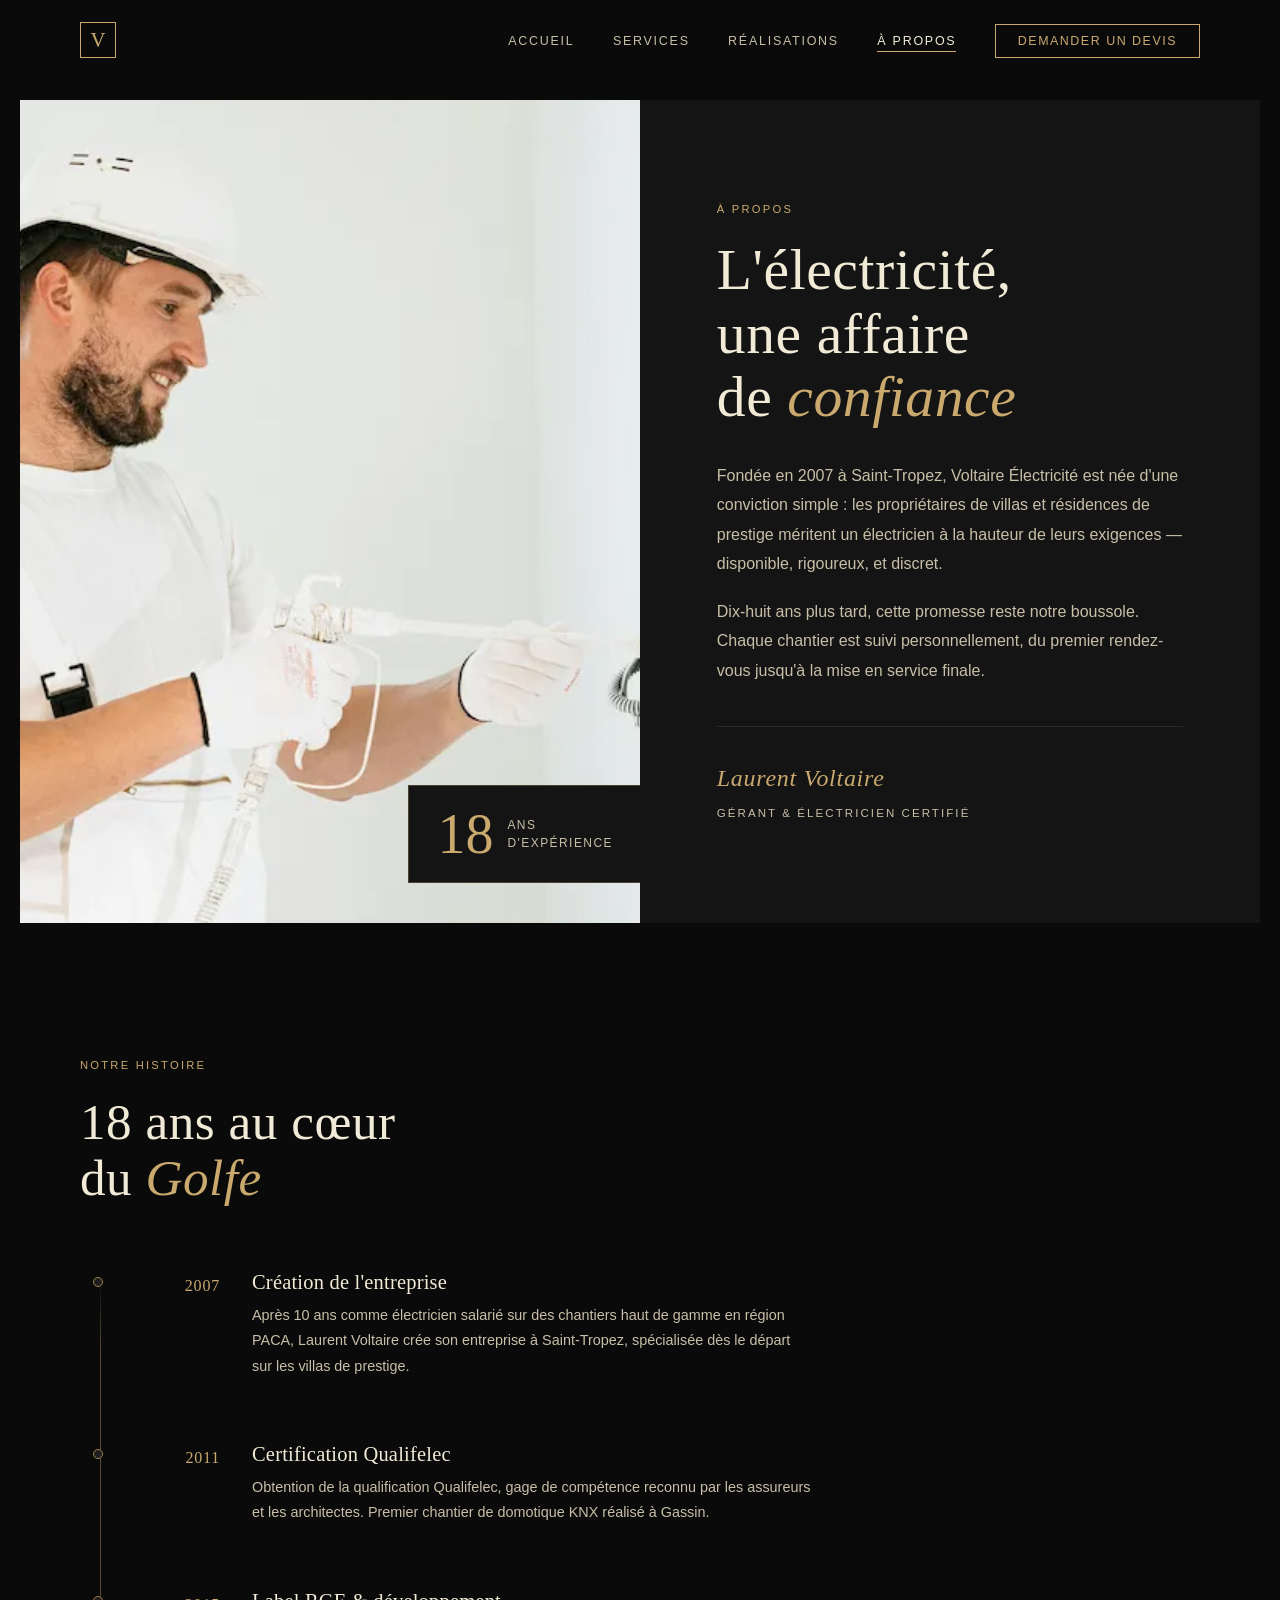
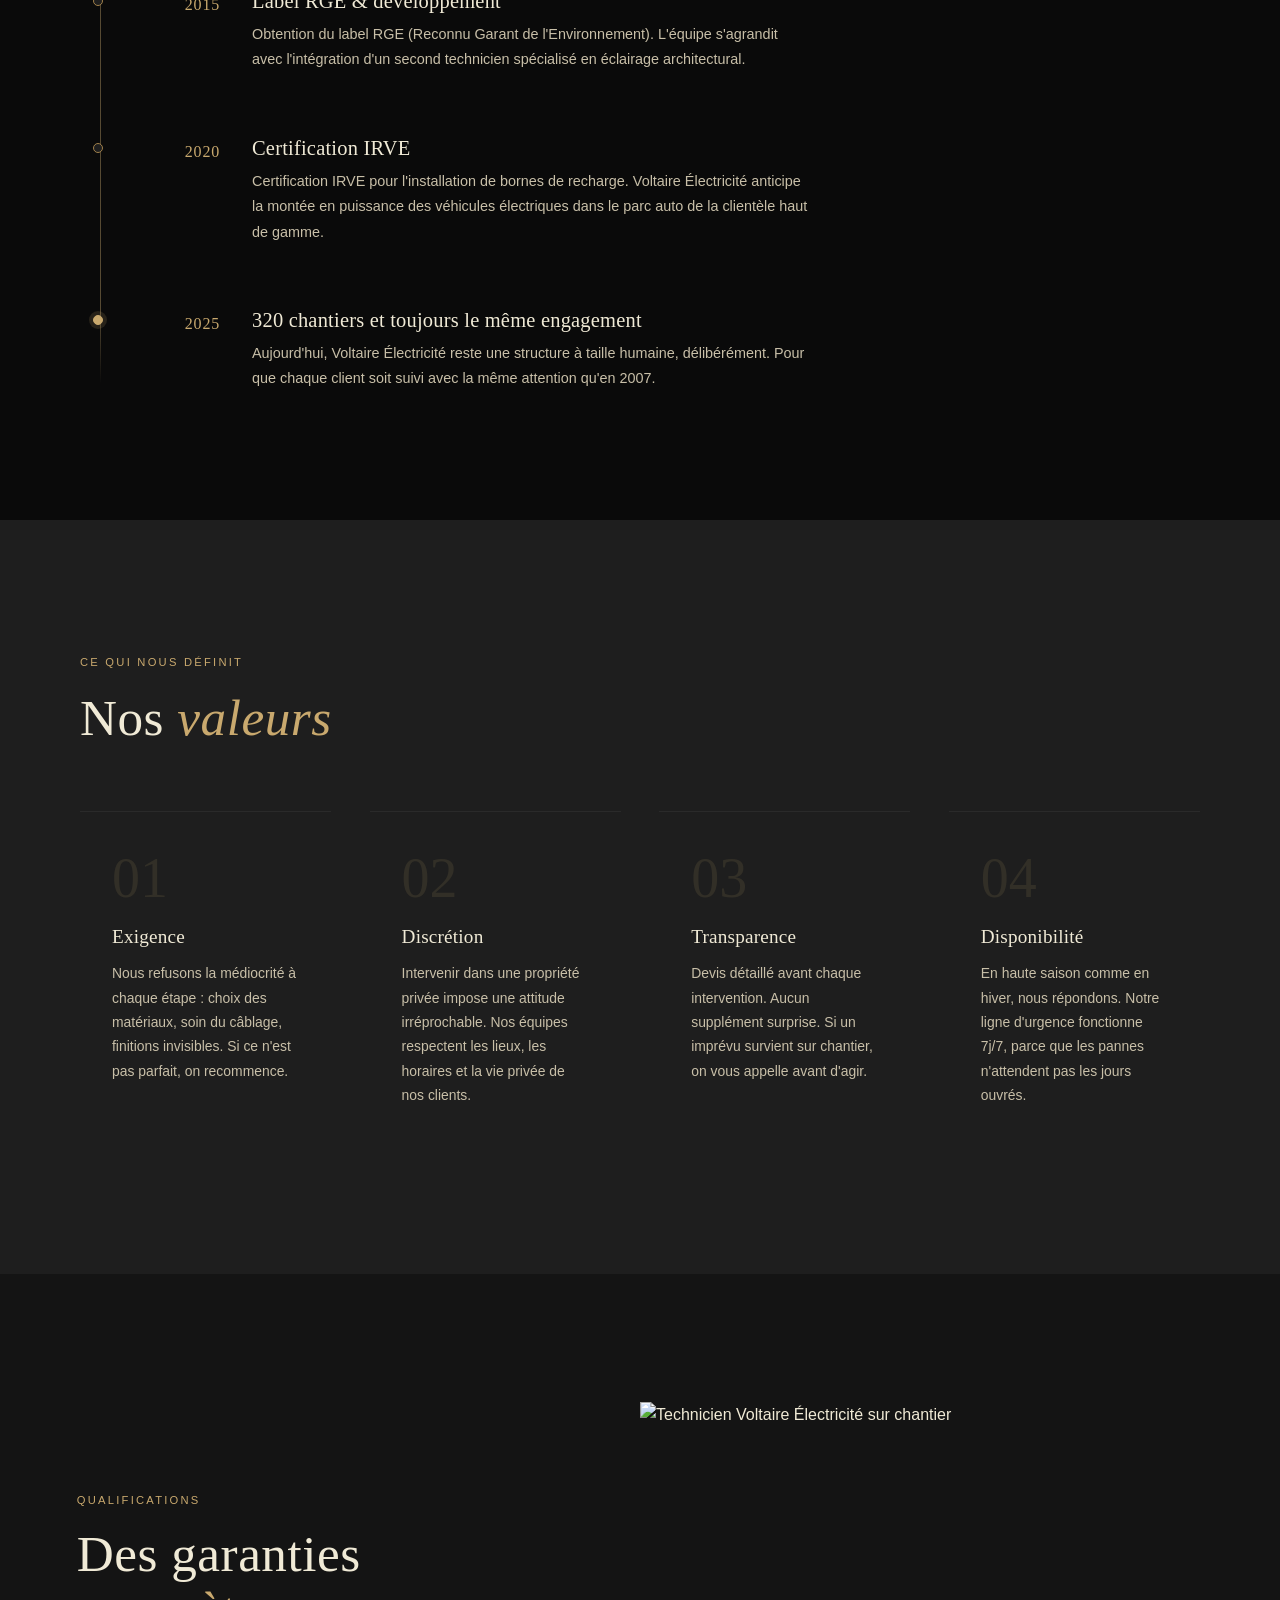
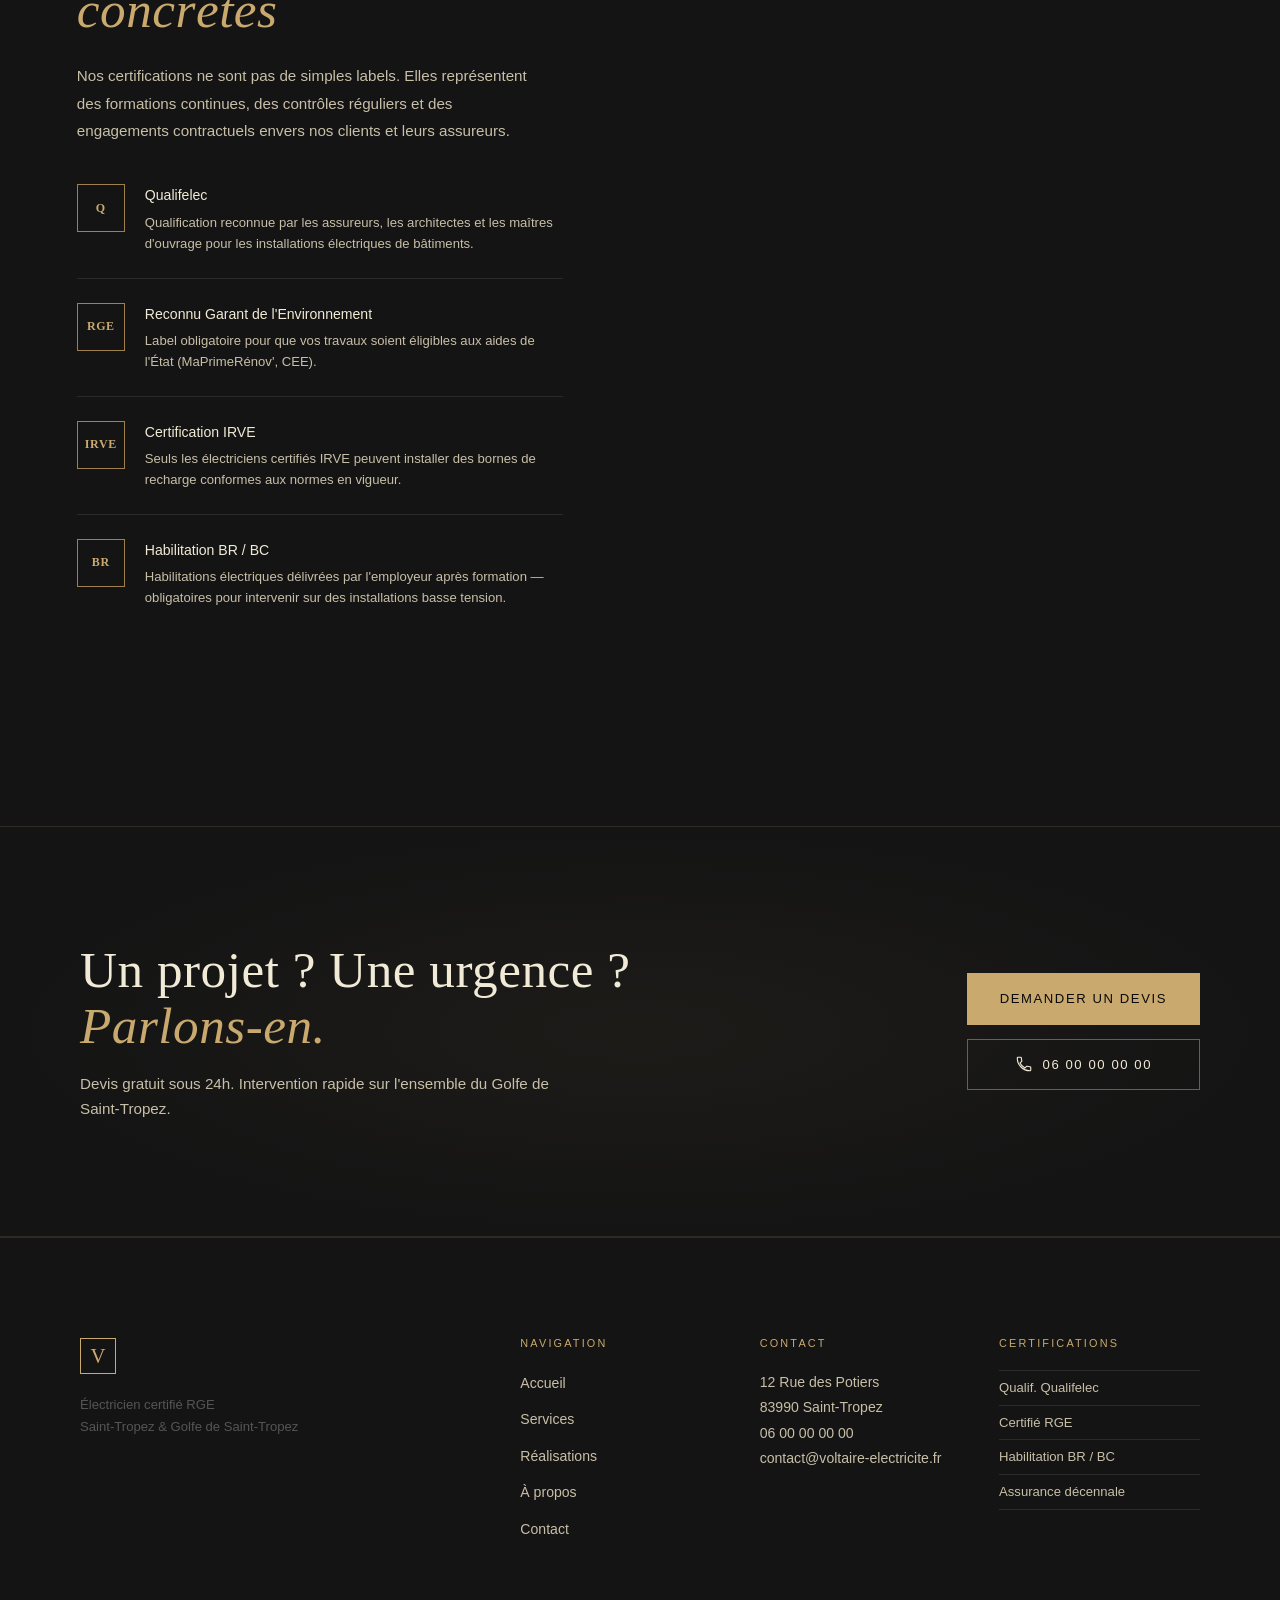
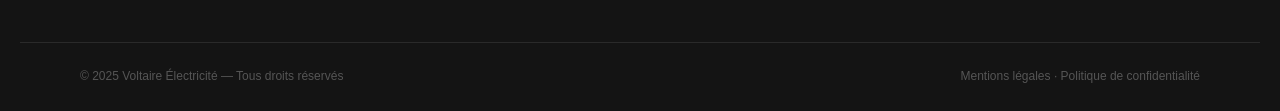
==== about.html @ c084c09b "Premier commit - site Voltaire Electricité" ====
<!DOCTYPE html>
<html lang="fr">

<head>
    <meta charset="UTF-8" />
    <meta name="viewport" content="width=device-width, initial-scale=1.0" />
    <meta name="description"
        content="Découvrez Voltaire Électricité : 18 ans d'expérience au service des villas et propriétés de prestige dans le Golfe de Saint-Tropez. Certifié RGE, Qualifelec." />
    <title>À propos — Voltaire Électricité Saint-Tropez</title>

    <!-- Favicon -->
    <link rel="icon" type="image/x-icon" href="./favicon.ico" />
    <link rel="icon" type="image/png" sizes="32x32" href="./favicon-32.png" />
    <link rel="apple-touch-icon" sizes="180x180" href="./apple-touch-icon.png" />

    <link rel="stylesheet" href="./css/fonts.css" />
    <link rel="stylesheet" href="./css/style.css" />
    <link rel="stylesheet" href="./css/about.css" />
</head>

<body>

    <!-- ============================================================
       HEADER
  ============================================================ -->
    <header id="header">
        <div class="header-inner">
            <a href="index.html" class="logo" aria-label="Voltaire Électricité – Accueil">
                <span class="logo-mark">V</span>
            </a>
            <nav class="nav-main" aria-label="Navigation principale">
                <ul>
                    <li><a href="index.html">Accueil</a></li>
                    <li><a href="services.html">Services</a></li>
                    <li><a href="realisations.html">Réalisations</a></li>
                    <li><a href="about.html" class="active">À propos</a></li>
                    <li><a href="contact.html" class="nav-cta">Demander un devis</a></li>
                </ul>
            </nav>
            <button class="burger" aria-label="Ouvrir le menu" aria-expanded="false">
                <span></span><span></span><span></span>
            </button>
        </div>
    </header>

    <!-- ============================================================
       HERO — Portrait + accroche
  ============================================================ -->
    <section id="about-hero">
        <div class="about-hero-inner">

            <div class="about-hero-visual" data-anim="fade-right">
                <!-- Photo portrait du gérant, ou photo d'équipe sur chantier -->
                <img src="image/portrait-electricien.webp" alt="Laurent Voltaire, gérant Voltaire Électricité"
                    loading="eager" />
                <div class="about-hero-exp">
                    <strong class="exp-nb">18</strong>
                    <span>ans<br />d'expérience</span>
                </div>
            </div>

            <div class="about-hero-content" data-anim="fade-left">
                <span class="section-label">À propos</span>
                <h1>
                    L'électricité,<br />une affaire<br />de <em>confiance</em>
                </h1>
                <p class="about-intro">
                    Fondée en 2007 à Saint-Tropez, Voltaire Électricité est née d'une conviction simple :
                    les propriétaires de villas et résidences de prestige méritent un électricien
                    à la hauteur de leurs exigences — disponible, rigoureux, et discret.
                </p>
                <p class="about-intro">
                    Dix-huit ans plus tard, cette promesse reste notre boussole.
                    Chaque chantier est suivi personnellement, du premier rendez-vous
                    jusqu'à la mise en service finale.
                </p>
                <div class="about-hero-sig">
                    <!-- Signature manuscrite optionnelle : remplace par une image -->
                    <span class="sig-name">Laurent Voltaire</span>
                    <span class="sig-title">Gérant & électricien certifié</span>
                </div>
            </div>

        </div>
    </section>

    <!-- ============================================================
       LIGNE DE TEMPS / HISTOIRE
  ============================================================ -->
    <section id="histoire" aria-labelledby="histoire-title">
        <div class="container">

            <div class="section-header" data-anim="fade-up">
                <span class="section-label">Notre histoire</span>
                <h2 id="histoire-title">18 ans au cœur<br />du <em>Golfe</em></h2>
            </div>

            <ol class="timeline">
                <li class="tl-item" data-anim="fade-up">
                    <div class="tl-date">2007</div>
                    <div class="tl-dot" aria-hidden="true"></div>
                    <div class="tl-content">
                        <h3>Création de l'entreprise</h3>
                        <p>Après 10 ans comme électricien salarié sur des chantiers haut de gamme en région PACA,
                            Laurent Voltaire crée son entreprise à Saint-Tropez, spécialisée dès le départ sur les
                            villas de prestige.</p>
                    </div>
                </li>
                <li class="tl-item" data-anim="fade-up" data-delay="1">
                    <div class="tl-date">2011</div>
                    <div class="tl-dot" aria-hidden="true"></div>
                    <div class="tl-content">
                        <h3>Certification Qualifelec</h3>
                        <p>Obtention de la qualification Qualifelec, gage de compétence reconnu par les assureurs et les
                            architectes. Premier chantier de domotique KNX réalisé à Gassin.</p>
                    </div>
                </li>
                <li class="tl-item" data-anim="fade-up" data-delay="2">
                    <div class="tl-date">2015</div>
                    <div class="tl-dot" aria-hidden="true"></div>
                    <div class="tl-content">
                        <h3>Label RGE & développement</h3>
                        <p>Obtention du label RGE (Reconnu Garant de l'Environnement). L'équipe s'agrandit avec
                            l'intégration d'un second technicien spécialisé en éclairage architectural.</p>
                    </div>
                </li>
                <li class="tl-item" data-anim="fade-up" data-delay="3">
                    <div class="tl-date">2020</div>
                    <div class="tl-dot" aria-hidden="true"></div>
                    <div class="tl-content">
                        <h3>Certification IRVE</h3>
                        <p>Certification IRVE pour l'installation de bornes de recharge. Voltaire Électricité anticipe
                            la montée en puissance des véhicules électriques dans le parc auto de la clientèle haut de
                            gamme.</p>
                    </div>
                </li>
                <li class="tl-item" data-anim="fade-up">
                    <div class="tl-date">2025</div>
                    <div class="tl-dot tl-dot--current" aria-hidden="true"></div>
                    <div class="tl-content">
                        <h3>320 chantiers et toujours le même engagement</h3>
                        <p>Aujourd'hui, Voltaire Électricité reste une structure à taille humaine, délibérément. Pour
                            que chaque client soit suivi avec la même attention qu'en 2007.</p>
                    </div>
                </li>
            </ol>

        </div>
    </section>

    <!-- ============================================================
       VALEURS
  ============================================================ -->
    <section id="valeurs" aria-labelledby="valeurs-title">
        <div class="container">

            <div class="section-header" data-anim="fade-up">
                <span class="section-label">Ce qui nous définit</span>
                <h2 id="valeurs-title">Nos <em>valeurs</em></h2>
            </div>

            <div class="valeurs-grid">

                <div class="valeur-card" data-anim="fade-up" data-delay="0">
                    <div class="valeur-nb" aria-hidden="true">01</div>
                    <h3>Exigence</h3>
                    <p>Nous refusons la médiocrité à chaque étape : choix des matériaux, soin du câblage, finitions
                        invisibles. Si ce n'est pas parfait, on recommence.</p>
                </div>

                <div class="valeur-card" data-anim="fade-up" data-delay="1">
                    <div class="valeur-nb" aria-hidden="true">02</div>
                    <h3>Discrétion</h3>
                    <p>Intervenir dans une propriété privée impose une attitude irréprochable. Nos équipes respectent
                        les lieux, les horaires et la vie privée de nos clients.</p>
                </div>

                <div class="valeur-card" data-anim="fade-up" data-delay="2">
                    <div class="valeur-nb" aria-hidden="true">03</div>
                    <h3>Transparence</h3>
                    <p>Devis détaillé avant chaque intervention. Aucun supplément surprise. Si un imprévu survient sur
                        chantier, on vous appelle avant d'agir.</p>
                </div>

                <div class="valeur-card" data-anim="fade-up" data-delay="3">
                    <div class="valeur-nb" aria-hidden="true">04</div>
                    <h3>Disponibilité</h3>
                    <p>En haute saison comme en hiver, nous répondons. Notre ligne d'urgence fonctionne 7j/7, parce que
                        les pannes n'attendent pas les jours ouvrés.</p>
                </div>

            </div>
        </div>
    </section>

    <!-- ============================================================
       CERTIFICATIONS
  ============================================================ -->
    <section id="certifications" aria-labelledby="certif-title">
        <div class="certif-inner">

            <div class="certif-content" data-anim="fade-right">
                <span class="section-label">Qualifications</span>
                <h2 id="certif-title">Des garanties<br /><em>concrètes</em></h2>
                <p>
                    Nos certifications ne sont pas de simples labels. Elles représentent
                    des formations continues, des contrôles réguliers et des engagements
                    contractuels envers nos clients et leurs assureurs.
                </p>
                <ul class="certif-list">
                    <li>
                        <div class="certif-badge">Q</div>
                        <div>
                            <strong>Qualifelec</strong>
                            <span>Qualification reconnue par les assureurs, les architectes et les maîtres d'ouvrage
                                pour les installations électriques de bâtiments.</span>
                        </div>
                    </li>
                    <li>
                        <div class="certif-badge">RGE</div>
                        <div>
                            <strong>Reconnu Garant de l'Environnement</strong>
                            <span>Label obligatoire pour que vos travaux soient éligibles aux aides de l'État
                                (MaPrimeRénov', CEE).</span>
                        </div>
                    </li>
                    <li>
                        <div class="certif-badge">IRVE</div>
                        <div>
                            <strong>Certification IRVE</strong>
                            <span>Seuls les électriciens certifiés IRVE peuvent installer des bornes de recharge
                                conformes aux normes en vigueur.</span>
                        </div>
                    </li>
                    <li>
                        <div class="certif-badge">BR</div>
                        <div>
                            <strong>Habilitation BR / BC</strong>
                            <span>Habilitations électriques délivrées par l'employeur après formation — obligatoires
                                pour intervenir sur des installations basse tension.</span>
                        </div>
                    </li>
                </ul>
            </div>

            <div class="certif-visual" data-anim="fade-left">
                <!-- Photo : technicien avec équipements, chantier propre, ambiance pro -->
                <img src="./images/about-certif.webp" alt="Technicien Voltaire Électricité sur chantier"
                    loading="lazy" />
            </div>

        </div>
    </section>

    <!-- ============================================================
       CTA BAND
  ============================================================ -->
    <section id="cta-band" aria-label="Appel à l'action">
        <div class="cta-band-inner">
            <div class="cta-band-content" data-anim="fade-up">
                <h2>Un projet ? Une urgence ?<br /><em>Parlons-en.</em></h2>
                <p>Devis gratuit sous 24h. Intervention rapide sur l'ensemble du Golfe de Saint-Tropez.</p>
            </div>
            <div class="cta-band-actions" data-anim="fade-up" data-delay="1">
                <a href="contact.html" class="btn-primary">Demander un devis</a>
                <a href="tel:+33600000000" class="btn-ghost">
                    <svg viewBox="0 0 24 24" fill="none" aria-hidden="true">
                        <path
                            d="M6.6 10.8c1.4 2.8 3.8 5.1 6.6 6.6l2.2-2.2c.3-.3.7-.4 1-.2 1.1.4 2.3.6 3.6.6.6 0 1 .4 1 1V20c0 .6-.4 1-1 1-9.4 0-17-7.6-17-17 0-.6.4-1 1-1h3.5c.6 0 1 .4 1 1 0 1.3.2 2.5.6 3.6.1.3 0 .7-.2 1L6.6 10.8z"
                            stroke="currentColor" stroke-width="1.5" />
                    </svg>
                    06 00 00 00 00
                </a>
            </div>
        </div>
    </section>

    <!-- ============================================================
       FOOTER
  ============================================================ -->
    <footer id="footer">
        <div class="footer-inner">
            <div class="footer-brand">
                <a href="index.html" class="logo" aria-label="Voltaire Électricité">
                    <span class="logo-mark">V</span>
                </a>
                <p>Électricien certifié RGE<br />Saint-Tropez & Golfe de Saint-Tropez</p>
            </div>
            <nav class="footer-nav" aria-label="Navigation secondaire">
                <h3>Navigation</h3>
                <ul>
                    <li><a href="index.html">Accueil</a></li>
                    <li><a href="services.html">Services</a></li>
                    <li><a href="realisations.html">Réalisations</a></li>
                    <li><a href="about.html">À propos</a></li>
                    <li><a href="contact.html">Contact</a></li>
                </ul>
            </nav>
            <div class="footer-contact">
                <h3>Contact</h3>
                <address>
                    <p>12 Rue des Potiers<br />83990 Saint-Tropez</p>
                    <p><a href="tel:+33600000000">06 00 00 00 00</a></p>
                    <p><a href="mailto:contact@voltaire-electricite.fr">contact@voltaire-electricite.fr</a></p>
                </address>
            </div>
            <div class="footer-certifs">
                <h3>Certifications</h3>
                <ul>
                    <li>Qualif. Qualifelec</li>
                    <li>Certifié RGE</li>
                    <li>Habilitation BR / BC</li>
                    <li>Assurance décennale</li>
                </ul>
            </div>
        </div>
        <div class="footer-bottom">
            <p>© 2025 Voltaire Électricité — Tous droits réservés</p>
            <p><a href="mentions-legales.html">Mentions légales</a> · <a href="politique-confidentialite.html">Politique
                    de confidentialité</a></p>
        </div>
    </footer>

    <script src="./js/main.js"></script>

</body>

</html>
---- css/fonts.css ----
/* ============================================================
   POLICES LOCALES — Variable Fonts
   
   Fichiers à placer dans /fonts/ :
   
   Cormorant Garamond (Google Fonts → "Download all") :
     - CormorantGaramond-VariableFont_wght.ttf
     - CormorantGaramond-Italic-VariableFont_wght.ttf
   
   DM Sans (Google Fonts → "Download all") :
     - DMSans-VariableFont_opsz,wght.ttf
     - DMSans-Italic-VariableFont_opsz,wght.ttf
   
   Les variable fonts remplacent tous les fichiers séparés
   par graisse — 1 seul fichier couvre light, regular,
   semibold, bold, etc.
============================================================ */

/* --- Cormorant Garamond — Normal --------------------------- */
@font-face {
    font-family: 'Cormorant Garamond';
    src: url('../fonts/CormorantGaramond-VariableFont_wght.ttf') format('truetype');
    font-weight: 100 900;
    font-style: normal;
    font-display: swap;
}

/* --- Cormorant Garamond — Italic --------------------------- */
@font-face {
    font-family: 'Cormorant Garamond';
    src: url('../fonts/CormorantGaramond-Italic-VariableFont_wght.ttf') format('truetype');
    font-weight: 100 900;
    font-style: italic;
    font-display: swap;
}

/* --- DM Sans — Normal -------------------------------------- */
@font-face {
    font-family: 'DM Sans';
    src: url('../fonts/DMSans-VariableFont_opsz,wght.ttf') format('truetype');
    font-weight: 100 900;
    font-style: normal;
    font-display: swap;
}

/* --- DM Sans — Italic -------------------------------------- */
@font-face {
    font-family: 'DM Sans';
    src: url('../fonts/DMSans-Italic-VariableFont_opsz,wght.ttf') format('truetype');
    font-weight: 100 900;
    font-style: italic;
    font-display: swap;
}
---- css/style.css ----
/* ============================================================
   STYLE.CSS — Styles globaux Voltaire Électricité
============================================================ */

/* --- Variables ----------------------------------------------- */
:root {
    /* Couleurs */
    --noir: #0A0A0A;
    --noir-2: #141414;
    --noir-3: #1E1E1E;
    --gris: #2A2A2A;
    --gris-clair: #555555;
    --ivoire: #F0EAD6;
    --ivoire-2: #C8BFA8;
    --or: #C9A96E;
    --or-clair: #E2C99A;
    --or-sombre: #A0804A;
    --blanc: #FFFFFF;

    /* Typo */
    --font-serif: 'Cormorant Garamond', Georgia, serif;
    --font-sans: 'DM Sans', sans-serif;

    /* Espacements */
    --section-pad: clamp(80px, 10vw, 140px);
    --container: 1240px;
    --gap: clamp(24px, 3vw, 48px);

    /* Transitions */
    --ease: cubic-bezier(0.22, 0.61, 0.36, 1);
    --dur: 0.45s;
}

/* --- Reset & Base -------------------------------------------- */
*,
*::before,
*::after {
    box-sizing: border-box;
    margin: 0;
    padding: 0;
}

html {
    scroll-behavior: smooth;
    font-size: 16px;
    -webkit-text-size-adjust: 100%;
}

body {
    background-color: var(--noir);
    color: var(--ivoire);
    font-family: var(--font-sans);
    font-weight: 400;
    line-height: 1.65;
    overflow-x: hidden;
}

img {
    display: block;
    max-width: 100%;
    height: auto;
}

a {
    color: inherit;
    text-decoration: none;
}

ul,
ol {
    list-style: none;
}

address {
    font-style: normal;
}

/* --- Conteneur ----------------------------------------------- */
.container {
    width: min(100%, var(--container));
    margin-inline: auto;
    padding-inline: clamp(20px, 5vw, 60px);
}

/* --- Titres -------------------------------------------------- */
h1,
h2,
h3,
h4 {
    font-family: var(--font-serif);
    font-weight: 300;
    line-height: 1.1;
    letter-spacing: 0.01em;
}

h1 {
    font-size: clamp(3rem, 6vw, 6rem);
}

h2 {
    font-size: clamp(2.2rem, 4vw, 4rem);
}

h3 {
    font-size: clamp(1.3rem, 2vw, 1.8rem);
}

em {
    font-style: italic;
    color: var(--or);
}

/* --- Labels de section --------------------------------------- */
.section-label {
    display: inline-block;
    font-family: var(--font-sans);
    font-size: 0.7rem;
    font-weight: 500;
    letter-spacing: 0.2em;
    text-transform: uppercase;
    color: var(--or);
    margin-bottom: 1.2rem;
}

.section-header {
    margin-bottom: clamp(40px, 5vw, 72px);
}

/* --- Boutons ------------------------------------------------- */
.btn-primary,
.btn-ghost,
.btn-outline {
    display: inline-flex;
    align-items: center;
    gap: 10px;
    padding: 14px 32px;
    font-family: var(--font-sans);
    font-size: 0.82rem;
    font-weight: 500;
    letter-spacing: 0.12em;
    text-transform: uppercase;
    border: 1px solid transparent;
    transition: background var(--dur) var(--ease),
        color var(--dur) var(--ease),
        border-color var(--dur) var(--ease),
        transform 0.2s ease;
    cursor: pointer;
    white-space: nowrap;
}

.btn-primary {
    background: var(--or);
    color: var(--noir);
    border-color: var(--or);
}

.btn-primary:hover {
    background: var(--or-clair);
    border-color: var(--or-clair);
    transform: translateY(-2px);
}

.btn-ghost {
    background: transparent;
    color: var(--ivoire);
    border-color: rgba(240, 234, 214, 0.35);
}

.btn-ghost:hover {
    border-color: var(--ivoire);
    transform: translateY(-2px);
}

.btn-outline {
    background: transparent;
    color: var(--or);
    border-color: var(--or);
}

.btn-outline:hover {
    background: var(--or);
    color: var(--noir);
    transform: translateY(-2px);
}

.btn-ghost svg,
.btn-outline svg {
    width: 18px;
    height: 18px;
    flex-shrink: 0;
}

/* --- Header / Nav -------------------------------------------- */
#header {
    position: fixed;
    inset-block-start: 0;
    inset-inline: 0;
    z-index: 100;
    transition: background var(--dur) var(--ease),
        box-shadow var(--dur) var(--ease);
}

#header.scrolled {
    background: rgba(10, 10, 10, 0.96);
    backdrop-filter: blur(12px);
    box-shadow: 0 1px 0 rgba(201, 169, 110, 0.15);
}

.header-inner {
    display: flex;
    align-items: center;
    justify-content: space-between;
    width: min(100%, var(--container));
    margin-inline: auto;
    padding: 22px clamp(20px, 5vw, 60px);
    gap: 24px;
}

/* Logo */
.logo {
    display: flex;
    align-items: center;
    gap: 12px;
    flex-shrink: 0;
}

.logo-mark {
    display: grid;
    place-items: center;
    width: 36px;
    height: 36px;
    border: 1px solid var(--or);
    font-family: var(--font-serif);
    font-size: 1.3rem;
    font-weight: 300;
    color: var(--or);
    letter-spacing: 0;
    /* Remplace par ton <img src="./images/logo.svg"> quand prêt */
}

.logo-text {
    font-family: var(--font-serif);
    font-size: 1.05rem;
    font-weight: 300;
    letter-spacing: 0.05em;
    color: var(--ivoire);
}

.logo-text em {
    color: var(--or);
    font-style: italic;
}

/* Navigation */
.nav-main ul {
    display: flex;
    align-items: center;
    gap: clamp(20px, 3vw, 40px);
}

.nav-main a {
    font-size: 0.78rem;
    font-weight: 500;
    letter-spacing: 0.14em;
    text-transform: uppercase;
    color: var(--ivoire-2);
    transition: color var(--dur) var(--ease);
    position: relative;
}

.nav-main a::after {
    content: '';
    position: absolute;
    inset-block-end: -4px;
    inset-inline-start: 0;
    width: 0;
    height: 1px;
    background: var(--or);
    transition: width var(--dur) var(--ease);
}

.nav-main a:hover,
.nav-main a.active {
    color: var(--ivoire);
}

.nav-main a:hover::after,
.nav-main a.active::after {
    width: 100%;
}

.nav-main .nav-cta {
    padding: 9px 22px;
    border: 1px solid var(--or);
    color: var(--or);
    letter-spacing: 0.12em;
    transition: background var(--dur) var(--ease),
        color var(--dur) var(--ease);
}

.nav-main .nav-cta::after {
    display: none;
}

.nav-main .nav-cta:hover {
    background: var(--or);
    color: var(--noir);
}

/* Burger */
.burger {
    display: none;
    flex-direction: column;
    gap: 5px;
    background: none;
    border: none;
    cursor: pointer;
    padding: 4px;
    z-index: 101;
    /* au-dessus du menu ouvert */
    position: relative;
}

.burger span {
    display: block;
    width: 26px;
    height: 1.5px;
    background: var(--ivoire);
    transition: transform var(--dur) var(--ease),
        opacity 0.2s,
        background 0.25s;
}

/* Spans noirs quand le menu fond clair est ouvert */
.burger.open span {
    background: var(--noir);
}

/* --- Footer -------------------------------------------------- */
#footer {
    background: var(--noir-2);
    border-top: 1px solid rgba(201, 169, 110, 0.15);
}

.footer-inner {
    display: grid;
    grid-template-columns: 2fr 1fr 1fr 1fr;
    gap: var(--gap);
    width: min(100%, var(--container));
    margin-inline: auto;
    padding: clamp(60px, 8vw, 100px) clamp(20px, 5vw, 60px);
}

.footer-brand .logo {
    margin-bottom: 20px;
}

.footer-brand p {
    font-size: 0.82rem;
    color: var(--gris-clair);
    line-height: 1.7;
}

.footer-nav h3,
.footer-contact h3,
.footer-certifs h3 {
    font-family: var(--font-sans);
    font-size: 0.68rem;
    font-weight: 500;
    letter-spacing: 0.2em;
    text-transform: uppercase;
    color: var(--or);
    margin-bottom: 20px;
}

.footer-nav ul li+li {
    margin-top: 10px;
}

.footer-nav a {
    font-size: 0.88rem;
    color: var(--ivoire-2);
    transition: color 0.25s;
}

.footer-nav a:hover {
    color: var(--ivoire);
}

.footer-contact address p {
    font-size: 0.88rem;
    color: var(--ivoire-2);
    line-height: 1.8;
}

.footer-contact a {
    transition: color 0.25s;
}

.footer-contact a:hover {
    color: var(--or);
}

.footer-certifs ul li {
    font-size: 0.82rem;
    color: var(--ivoire-2);
    padding: 6px 0;
    border-bottom: 1px solid var(--gris);
}

.footer-certifs ul li:first-child {
    border-top: 1px solid var(--gris);
}

.footer-bottom {
    display: flex;
    justify-content: space-between;
    align-items: center;
    flex-wrap: wrap;
    gap: 12px;
    width: min(100%, var(--container));
    margin-inline: auto;
    padding: 24px clamp(20px, 5vw, 60px);
    border-top: 1px solid var(--gris);
    font-size: 0.75rem;
    color: var(--gris-clair);
}

.footer-bottom a {
    transition: color 0.25s;
}

.footer-bottom a:hover {
    color: var(--or);
}

/* --- Animation d'entrée (classes gérées par main.js) --------- */
[data-anim] {
    opacity: 0;
    transform: translateY(28px);
    transition: opacity 0.7s var(--ease), transform 0.7s var(--ease);
}

[data-anim="fade-right"] {
    transform: translateX(-36px);
}

[data-anim="fade-left"] {
    transform: translateX(36px);
}

[data-anim].visible {
    opacity: 1;
    transform: translate(0);
}

[data-delay="1"] {
    transition-delay: 0.1s;
}

[data-delay="2"] {
    transition-delay: 0.2s;
}

[data-delay="3"] {
    transition-delay: 0.3s;
}

/* --- CTA Band (global, toutes pages) ------------------------- */
#cta-band {
    background: var(--noir-2);
    border-top: 1px solid rgba(201, 169, 110, 0.15);
    border-bottom: 1px solid rgba(201, 169, 110, 0.15);
    padding: clamp(64px, 9vw, 120px) 0;
    position: relative;
    overflow: hidden;
}

#cta-band::before {
    content: '';
    position: absolute;
    inset: 0;
    background: radial-gradient(ellipse at center, rgba(201, 169, 110, 0.05) 0%, transparent 70%);
    pointer-events: none;
}

.cta-band-inner {
    width: min(100%, var(--container));
    margin-inline: auto;
    padding-inline: clamp(20px, 5vw, 60px);
    display: grid;
    grid-template-columns: 1fr auto;
    align-items: center;
    gap: clamp(32px, 5vw, 60px);
}

.cta-band-content h2 {
    font-size: clamp(2rem, 4vw, 3.5rem);
    line-height: 1.1;
    margin-bottom: 16px;
}

.cta-band-content p {
    font-size: 0.95rem;
    color: var(--ivoire-2);
    max-width: 480px;
}

.cta-band-actions {
    display: flex;
    flex-direction: column;
    gap: 14px;
    flex-shrink: 0;
    align-items: stretch;
}

.cta-band-actions .btn-primary,
.cta-band-actions .btn-ghost {
    justify-content: center;
    white-space: nowrap;
}

/* --- Responsive ---------------------------------------------- */
@media (max-width: 1024px) {
    .footer-inner {
        grid-template-columns: 1fr 1fr;
    }
}

@media (max-width: 768px) {
    .nav-main {
        display: none;
    }

    .burger {
        display: flex;
    }

    .nav-main.open {
        display: flex;
        flex-direction: column;
        position: fixed;
        inset: 0;
        background: var(--ivoire);
        padding: 100px 40px 40px;
        z-index: 99;
        overflow-y: auto;
    }

    .nav-main.open ul {
        flex-direction: column;
        align-items: flex-start;
        gap: 0;
        width: 100%;
    }

    .nav-main.open ul li {
        width: 100%;
        border-bottom: 1px solid rgba(10, 10, 10, 0.1);
    }

    .nav-main.open a {
        display: block;
        font-size: 1.1rem;
        font-weight: 500;
        letter-spacing: 0.12em;
        color: var(--noir) !important;
        padding: 20px 0;
    }

    .nav-main.open a::after {
        display: none;
    }

    .nav-main.open a:hover {
        color: var(--or-sombre) !important;
    }

    .nav-main.open .nav-cta {
        margin-top: 32px;
        display: inline-block;
        width: auto;
        border: 1px solid var(--noir);
        color: var(--noir) !important;
        padding: 14px 28px;
    }

    .nav-main.open .nav-cta:hover {
        background: var(--noir);
        color: var(--ivoire) !important;
    }

    /* CTA band responsive */
    .cta-band-inner {
        grid-template-columns: 1fr;
        text-align: center;
    }

    .cta-band-content p {
        max-width: 100%;
    }

    .cta-band-actions {
        flex-direction: row;
        flex-wrap: wrap;
        justify-content: center;
    }

    .footer-inner {
        grid-template-columns: 1fr;
    }

    .footer-bottom {
        flex-direction: column;
        text-align: center;
    }
}
---- css/about.css ----
/* ============================================================
   ABOUT.CSS — Styles spécifiques à la page À propos
============================================================ */

/* --- HERO --------------------------------------------------- */
#about-hero {
    padding-top: 100px;
    background: var(--noir);
    overflow: hidden;
}

.about-hero-inner {
    display: grid;
    grid-template-columns: 1fr 1fr;
    min-height: 85vh;
    width: min(100%, var(--container));
    margin-inline: auto;
    align-items: stretch;
}

/* Visuel gauche */
.about-hero-visual {
    position: relative;
    overflow: hidden;
}

.about-hero-visual img {
    width: 100%;
    height: 100%;
    object-fit: cover;
    object-position: center top;
    display: block;
}

/* Badge années d'expérience */
.about-hero-exp {
    position: absolute;
    bottom: 40px;
    right: -1px;
    background: var(--noir-2);
    border: 1px solid rgba(201, 169, 110, 0.3);
    border-right: none;
    padding: 20px 28px;
    display: flex;
    align-items: center;
    gap: 14px;
}

.exp-nb {
    font-family: var(--font-serif);
    font-size: 3.5rem;
    font-weight: 300;
    color: var(--or);
    line-height: 1;
}

.about-hero-exp span {
    font-size: 0.75rem;
    font-weight: 500;
    letter-spacing: 0.12em;
    text-transform: uppercase;
    color: var(--ivoire-2);
    line-height: 1.5;
}

/* Contenu droit */
.about-hero-content {
    padding: clamp(60px, 8vw, 100px) clamp(40px, 6vw, 80px);
    display: flex;
    flex-direction: column;
    justify-content: center;
    background: var(--noir-2);
}

.about-hero-content .section-label {
    margin-bottom: 20px;
}

.about-hero-content h1 {
    font-size: clamp(2.8rem, 4.5vw, 5rem);
    margin-bottom: 32px;
}

.about-intro {
    font-size: clamp(0.9rem, 1.3vw, 1rem);
    color: var(--ivoire-2);
    line-height: 1.85;
    max-width: 480px;
}

.about-intro+.about-intro {
    margin-top: 18px;
}

/* Signature */
.about-hero-sig {
    margin-top: 40px;
    padding-top: 32px;
    border-top: 1px solid var(--gris);
    display: flex;
    flex-direction: column;
    gap: 6px;
}

.sig-name {
    font-family: var(--font-serif);
    font-size: 1.5rem;
    font-weight: 300;
    font-style: italic;
    color: var(--or);
    letter-spacing: 0.03em;
}

.sig-title {
    font-size: 0.72rem;
    font-weight: 500;
    letter-spacing: 0.18em;
    text-transform: uppercase;
    color: var(--ivoire-2);
}

/* --- TIMELINE ---------------------------------------------- */
#histoire {
    padding: var(--section-pad) 0;
    background: var(--noir);
}

.timeline {
    position: relative;
    padding-left: 60px;
    list-style: none;
}

/* Ligne verticale centrale */
.timeline::before {
    content: '';
    position: absolute;
    left: 20px;
    top: 8px;
    bottom: 8px;
    width: 1px;
    background: linear-gradient(to bottom,
            transparent,
            rgba(201, 169, 110, 0.4) 10%,
            rgba(201, 169, 110, 0.4) 90%,
            transparent);
}

.tl-item {
    position: relative;
    display: grid;
    grid-template-columns: 80px 1fr;
    gap: 0 32px;
    padding-bottom: clamp(40px, 5vw, 64px);
    align-items: start;
}

.tl-item:last-child {
    padding-bottom: 0;
}

/* Année */
.tl-date {
    font-family: var(--font-serif);
    font-size: 1rem;
    font-weight: 300;
    color: var(--or);
    letter-spacing: 0.05em;
    padding-top: 2px;
    text-align: right;
}

/* Point sur la ligne */
.tl-dot {
    position: absolute;
    left: -47px;
    /* aligné sur la ligne ::before */
    top: 6px;
    width: 10px;
    height: 10px;
    border-radius: 50%;
    background: var(--noir-3);
    border: 1.5px solid var(--or-sombre);
    transition: border-color 0.3s, background 0.3s;
}

.tl-dot--current {
    background: var(--or);
    border-color: var(--or);
    box-shadow: 0 0 0 4px rgba(201, 169, 110, 0.15);
}

.tl-item:hover .tl-dot {
    background: var(--or);
    border-color: var(--or);
}

/* Contenu */
.tl-content h3 {
    font-size: clamp(1.1rem, 1.6vw, 1.4rem);
    color: var(--ivoire);
    margin-bottom: 10px;
}

.tl-content p {
    font-size: 0.9rem;
    color: var(--ivoire-2);
    line-height: 1.75;
    max-width: 560px;
}

/* --- VALEURS ----------------------------------------------- */
#valeurs {
    padding: var(--section-pad) 0;
    background: var(--noir-3);
}

.valeurs-grid {
    display: grid;
    grid-template-columns: repeat(4, 1fr);
    gap: var(--gap);
}

.valeur-card {
    padding: clamp(28px, 3vw, 40px) clamp(20px, 2.5vw, 32px);
    border-top: 1px solid var(--gris);
    position: relative;
    transition: border-color 0.35s;
}

.valeur-card::before {
    content: '';
    position: absolute;
    top: -1px;
    left: 0;
    width: 0;
    height: 1px;
    background: var(--or);
    transition: width 0.5s var(--ease);
}

.valeur-card:hover {
    border-color: transparent;
}

.valeur-card:hover::before {
    width: 100%;
}

.valeur-nb {
    font-family: var(--font-serif);
    font-size: 3.5rem;
    font-weight: 300;
    color: rgba(201, 169, 110, 0.12);
    line-height: 1;
    margin-bottom: 20px;
    transition: color 0.35s;
}

.valeur-card:hover .valeur-nb {
    color: rgba(201, 169, 110, 0.25);
}

.valeur-card h3 {
    font-size: clamp(1.1rem, 1.5vw, 1.4rem);
    color: var(--ivoire);
    margin-bottom: 14px;
}

.valeur-card p {
    font-size: 0.87rem;
    color: var(--ivoire-2);
    line-height: 1.75;
}

/* --- CERTIFICATIONS ---------------------------------------- */
#certifications {
    padding: var(--section-pad) 0;
    background: var(--noir-2);
    overflow: hidden;
}

.certif-inner {
    display: grid;
    grid-template-columns: 1fr 1fr;
    min-height: 600px;
}

.certif-content {
    padding: clamp(48px, 7vw, 96px) clamp(40px, 6vw, 80px);
    display: flex;
    flex-direction: column;
    justify-content: center;
    width: min(100%, calc(var(--container) / 2 + clamp(20px, 5vw, 60px)));
    margin-left: auto;
}

.certif-content .section-label {
    margin-bottom: 16px;
}

.certif-content h2 {
    margin-bottom: 24px;
}

.certif-content>p {
    font-size: 0.95rem;
    color: var(--ivoire-2);
    line-height: 1.8;
    margin-bottom: 40px;
    max-width: 460px;
}

/* Liste certifications */
.certif-list {
    display: flex;
    flex-direction: column;
    gap: 24px;
}

.certif-list li {
    display: flex;
    align-items: flex-start;
    gap: 20px;
    padding-bottom: 24px;
    border-bottom: 1px solid var(--gris);
}

.certif-list li:last-child {
    border-bottom: none;
    padding-bottom: 0;
}

.certif-badge {
    flex-shrink: 0;
    width: 48px;
    height: 48px;
    border: 1px solid var(--or-sombre);
    display: grid;
    place-items: center;
    font-family: var(--font-serif);
    font-size: 0.75rem;
    font-weight: 600;
    color: var(--or);
    letter-spacing: 0.05em;
}

.certif-list li>div:last-child {
    display: flex;
    flex-direction: column;
    gap: 4px;
}

.certif-list strong {
    font-family: var(--font-sans);
    font-size: 0.88rem;
    font-weight: 500;
    color: var(--ivoire);
}

.certif-list span {
    font-size: 0.82rem;
    color: var(--ivoire-2);
    line-height: 1.6;
}

/* Photo droite */
.certif-visual {
    position: relative;
    overflow: hidden;
}

.certif-visual img {
    width: 100%;
    height: 100%;
    object-fit: cover;
    transition: transform 0.9s var(--ease);
}

.certif-visual:hover img {
    transform: scale(1.04);
}

/* --- Responsive -------------------------------------------- */
@media (max-width: 1024px) {
    .valeurs-grid {
        grid-template-columns: repeat(2, 1fr);
    }
}

@media (max-width: 900px) {
    .about-hero-inner {
        grid-template-columns: 1fr;
    }

    .about-hero-visual {
        height: 55vw;
        min-height: 300px;
    }

    .about-hero-exp {
        right: 20px;
        bottom: 20px;
        border-right: 1px solid rgba(201, 169, 110, 0.3);
    }

    .about-hero-content {
        padding: clamp(40px, 6vw, 60px) clamp(20px, 5vw, 40px);
    }

    .certif-inner {
        grid-template-columns: 1fr;
    }

    .certif-visual {
        height: 360px;
        order: -1;
    }

    .certif-content {
        margin-left: 0;
        width: 100%;
        padding: clamp(40px, 6vw, 60px) clamp(20px, 5vw, 40px);
    }

    .timeline {
        padding-left: 40px;
    }
}

@media (max-width: 640px) {
    .valeurs-grid {
        grid-template-columns: 1fr;
    }

    .tl-item {
        grid-template-columns: 56px 1fr;
        gap: 0 16px;
    }

    .tl-date {
        font-size: 0.85rem;
    }
}
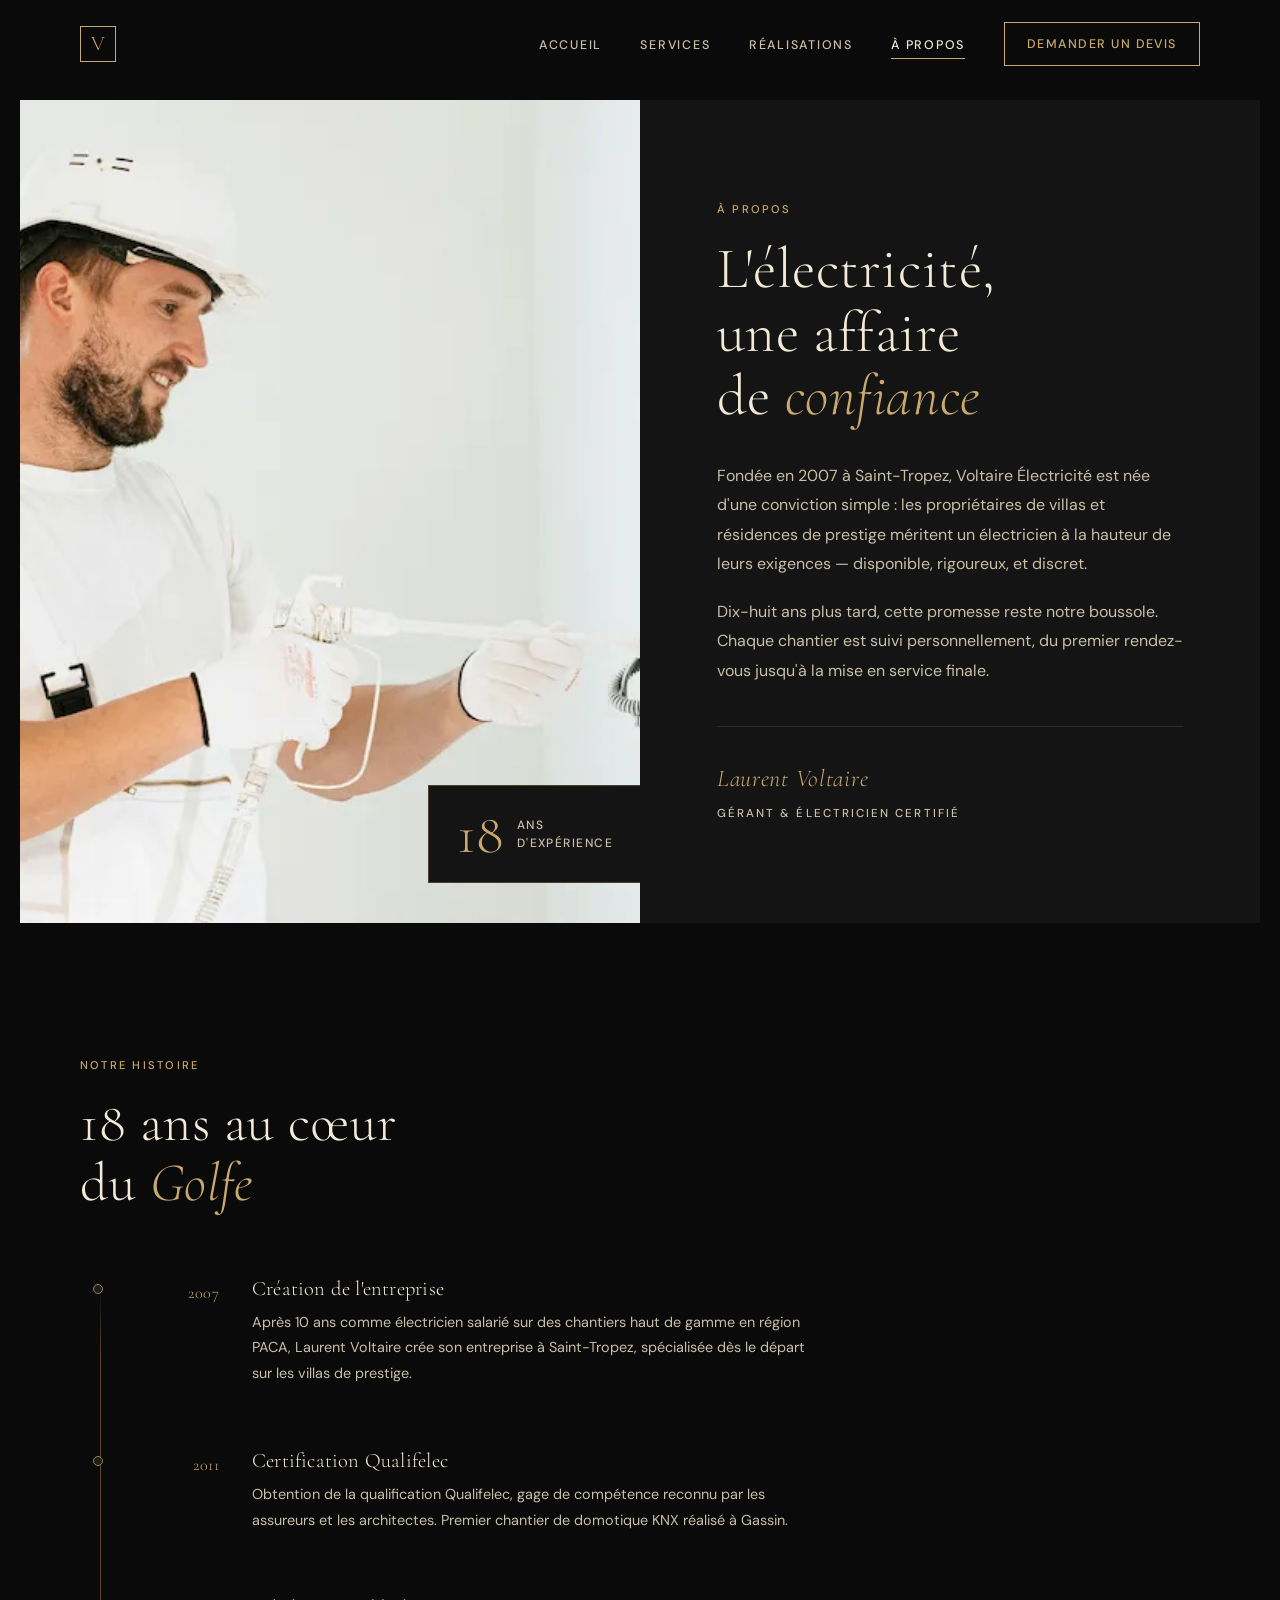
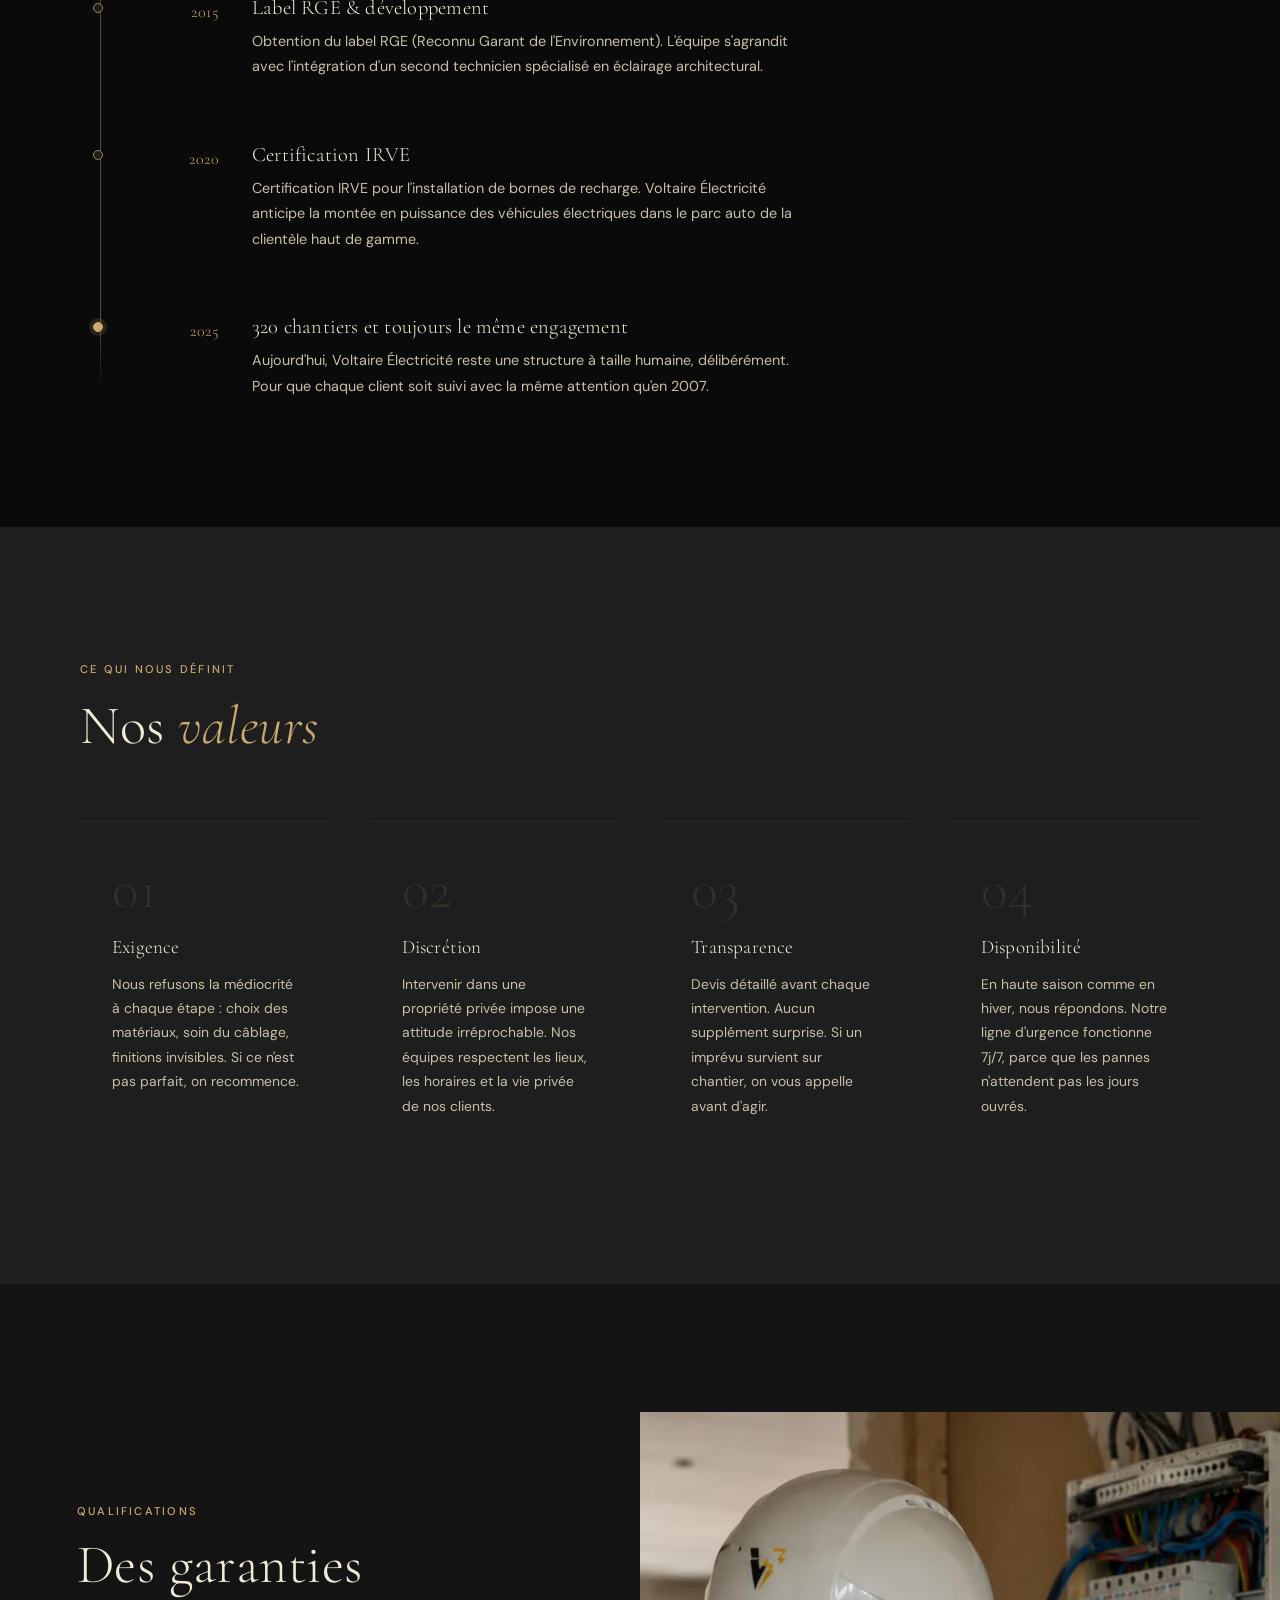
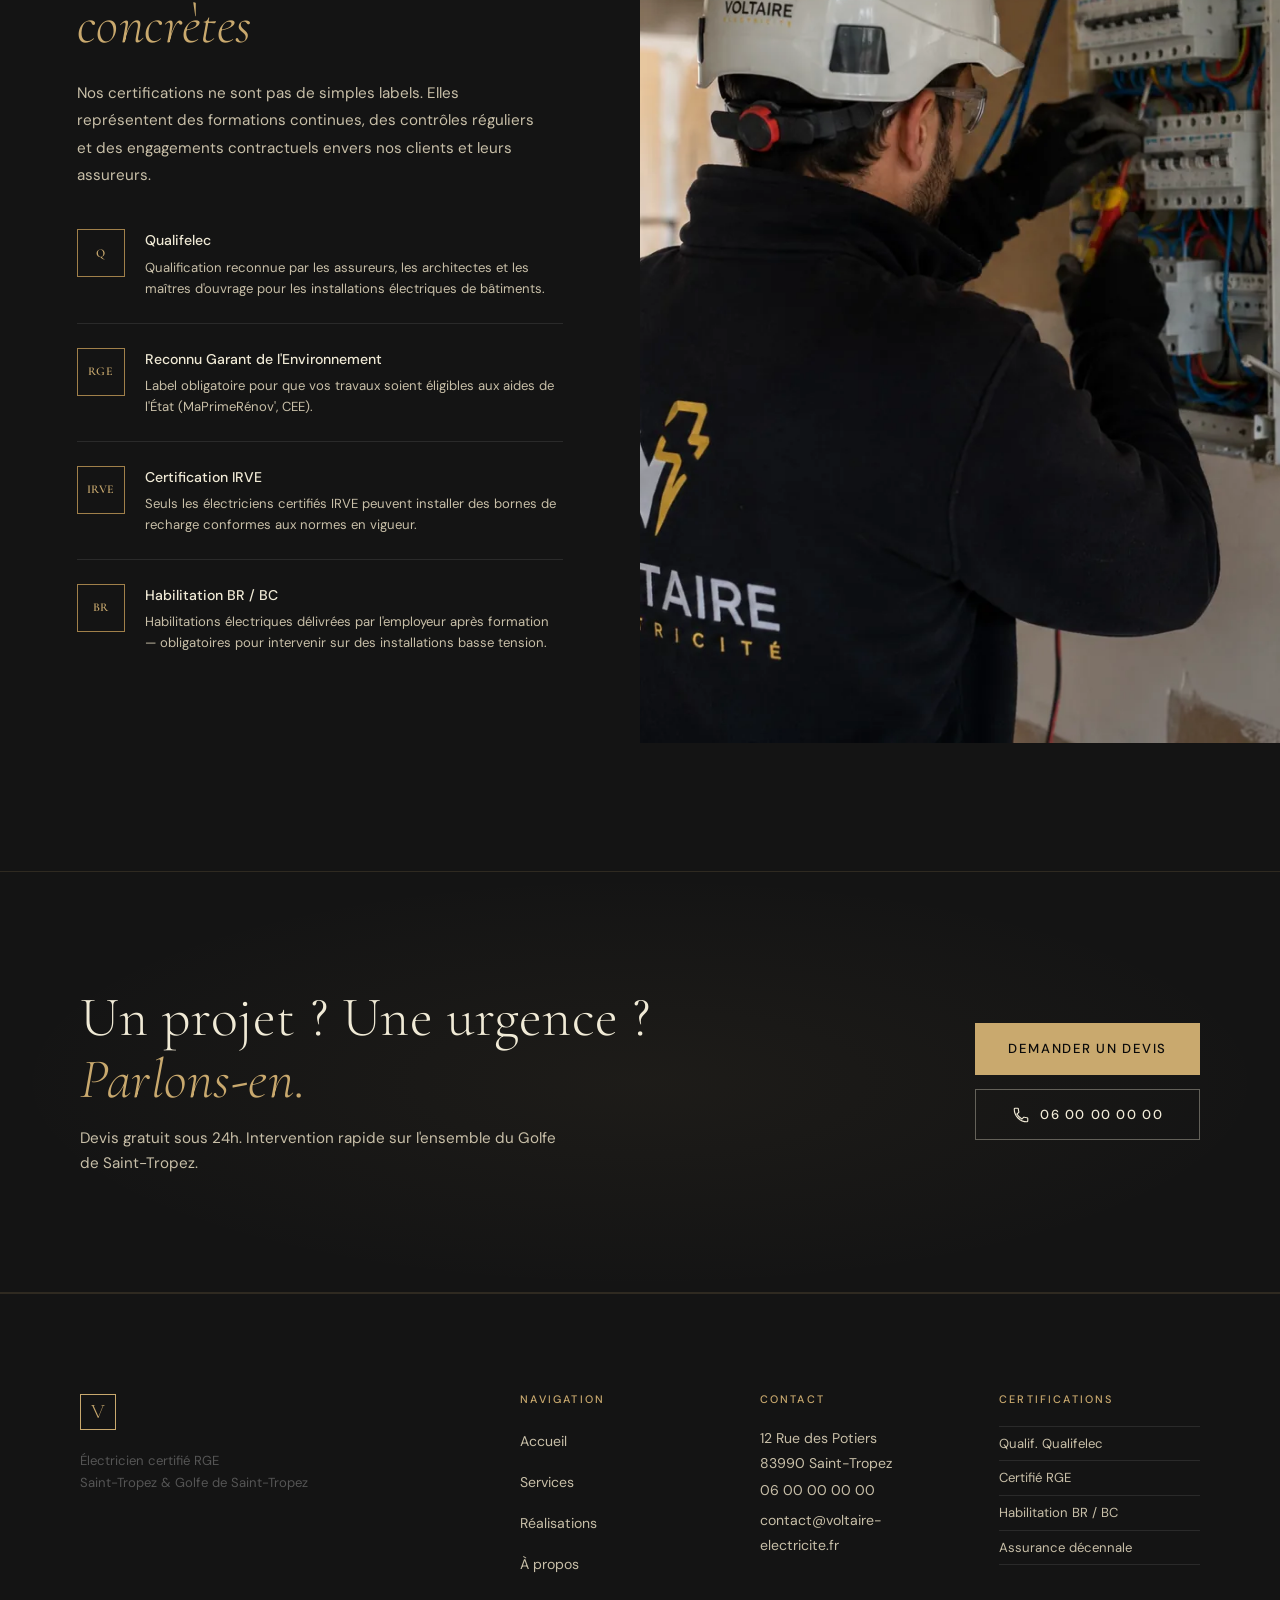
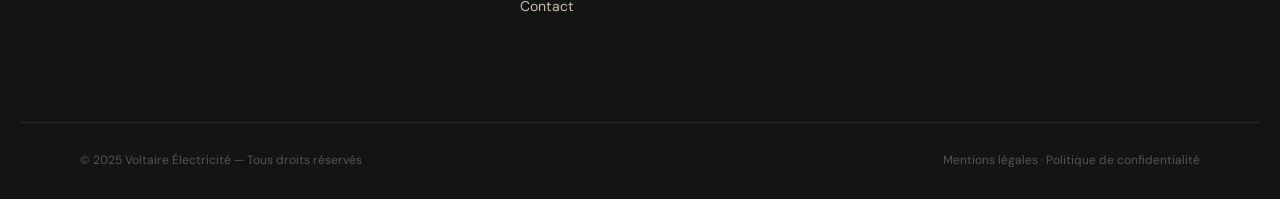
==== commit 62552c87: "Fix responsive complet : burger mobile, ancres, timeline, hero paddings, images" ====
--- a/about.html
+++ b/about.html
@@ -21,7 +21,7 @@
 <body>
 
     <!-- ============================================================
-       HEADER
+       HEADER — reste HORS de .page-wrapper
   ============================================================ -->
     <header id="header">
         <div class="header-inner">
@@ -37,291 +37,307 @@
                     <li><a href="contact.html" class="nav-cta">Demander un devis</a></li>
                 </ul>
             </nav>
-            <button class="burger" aria-label="Ouvrir le menu" aria-expanded="false">
+            <button class="burger" type="button" aria-label="Ouvrir le menu" aria-expanded="false"
+                aria-controls="mobileNav">
                 <span></span><span></span><span></span>
             </button>
         </div>
     </header>
 
     <!-- ============================================================
-       HERO — Portrait + accroche
+       PANNEAU NAVIGATION MOBILE — élément fixed indépendant du header
   ============================================================ -->
-    <section id="about-hero">
-        <div class="about-hero-inner">
-
-            <div class="about-hero-visual" data-anim="fade-right">
-                <!-- Photo portrait du gérant, ou photo d'équipe sur chantier -->
-                <img src="image/portrait-electricien.webp" alt="Laurent Voltaire, gérant Voltaire Électricité"
-                    loading="eager" />
-                <div class="about-hero-exp">
-                    <strong class="exp-nb">18</strong>
-                    <span>ans<br />d'expérience</span>
-                </div>
-            </div>
-
-            <div class="about-hero-content" data-anim="fade-left">
-                <span class="section-label">À propos</span>
-                <h1>
-                    L'électricité,<br />une affaire<br />de <em>confiance</em>
-                </h1>
-                <p class="about-intro">
-                    Fondée en 2007 à Saint-Tropez, Voltaire Électricité est née d'une conviction simple :
-                    les propriétaires de villas et résidences de prestige méritent un électricien
-                    à la hauteur de leurs exigences — disponible, rigoureux, et discret.
-                </p>
-                <p class="about-intro">
-                    Dix-huit ans plus tard, cette promesse reste notre boussole.
-                    Chaque chantier est suivi personnellement, du premier rendez-vous
-                    jusqu'à la mise en service finale.
-                </p>
-                <div class="about-hero-sig">
-                    <!-- Signature manuscrite optionnelle : remplace par une image -->
-                    <span class="sig-name">Laurent Voltaire</span>
-                    <span class="sig-title">Gérant & électricien certifié</span>
-                </div>
-            </div>
-
-        </div>
-    </section>
+    <div class="mobile-nav" id="mobileNav" aria-label="Navigation mobile">
+        <ul>
+            <li><a href="index.html">Accueil</a></li>
+            <li><a href="services.html">Services</a></li>
+            <li><a href="realisations.html">Réalisations</a></li>
+            <li><a href="about.html" class="active">À propos</a></li>
+            <li><a href="contact.html" class="nav-cta">Demander un devis</a></li>
+        </ul>
+    </div>
 
     <!-- ============================================================
-       LIGNE DE TEMPS / HISTOIRE
+       PAGE WRAPPER
   ============================================================ -->
-    <section id="histoire" aria-labelledby="histoire-title">
-        <div class="container">
-
-            <div class="section-header" data-anim="fade-up">
-                <span class="section-label">Notre histoire</span>
-                <h2 id="histoire-title">18 ans au cœur<br />du <em>Golfe</em></h2>
-            </div>
-
-            <ol class="timeline">
-                <li class="tl-item" data-anim="fade-up">
-                    <div class="tl-date">2007</div>
-                    <div class="tl-dot" aria-hidden="true"></div>
-                    <div class="tl-content">
-                        <h3>Création de l'entreprise</h3>
-                        <p>Après 10 ans comme électricien salarié sur des chantiers haut de gamme en région PACA,
-                            Laurent Voltaire crée son entreprise à Saint-Tropez, spécialisée dès le départ sur les
-                            villas de prestige.</p>
-                    </div>
-                </li>
-                <li class="tl-item" data-anim="fade-up" data-delay="1">
-                    <div class="tl-date">2011</div>
-                    <div class="tl-dot" aria-hidden="true"></div>
-                    <div class="tl-content">
-                        <h3>Certification Qualifelec</h3>
-                        <p>Obtention de la qualification Qualifelec, gage de compétence reconnu par les assureurs et les
-                            architectes. Premier chantier de domotique KNX réalisé à Gassin.</p>
-                    </div>
-                </li>
-                <li class="tl-item" data-anim="fade-up" data-delay="2">
-                    <div class="tl-date">2015</div>
-                    <div class="tl-dot" aria-hidden="true"></div>
-                    <div class="tl-content">
-                        <h3>Label RGE & développement</h3>
-                        <p>Obtention du label RGE (Reconnu Garant de l'Environnement). L'équipe s'agrandit avec
-                            l'intégration d'un second technicien spécialisé en éclairage architectural.</p>
-                    </div>
-                </li>
-                <li class="tl-item" data-anim="fade-up" data-delay="3">
-                    <div class="tl-date">2020</div>
-                    <div class="tl-dot" aria-hidden="true"></div>
-                    <div class="tl-content">
-                        <h3>Certification IRVE</h3>
-                        <p>Certification IRVE pour l'installation de bornes de recharge. Voltaire Électricité anticipe
-                            la montée en puissance des véhicules électriques dans le parc auto de la clientèle haut de
-                            gamme.</p>
-                    </div>
-                </li>
-                <li class="tl-item" data-anim="fade-up">
-                    <div class="tl-date">2025</div>
-                    <div class="tl-dot tl-dot--current" aria-hidden="true"></div>
-                    <div class="tl-content">
-                        <h3>320 chantiers et toujours le même engagement</h3>
-                        <p>Aujourd'hui, Voltaire Électricité reste une structure à taille humaine, délibérément. Pour
-                            que chaque client soit suivi avec la même attention qu'en 2007.</p>
-                    </div>
-                </li>
-            </ol>
-
-        </div>
-    </section>
-
-    <!-- ============================================================
-       VALEURS
-  ============================================================ -->
-    <section id="valeurs" aria-labelledby="valeurs-title">
-        <div class="container">
-
-            <div class="section-header" data-anim="fade-up">
-                <span class="section-label">Ce qui nous définit</span>
-                <h2 id="valeurs-title">Nos <em>valeurs</em></h2>
-            </div>
-
-            <div class="valeurs-grid">
-
-                <div class="valeur-card" data-anim="fade-up" data-delay="0">
-                    <div class="valeur-nb" aria-hidden="true">01</div>
-                    <h3>Exigence</h3>
-                    <p>Nous refusons la médiocrité à chaque étape : choix des matériaux, soin du câblage, finitions
-                        invisibles. Si ce n'est pas parfait, on recommence.</p>
-                </div>
-
-                <div class="valeur-card" data-anim="fade-up" data-delay="1">
-                    <div class="valeur-nb" aria-hidden="true">02</div>
-                    <h3>Discrétion</h3>
-                    <p>Intervenir dans une propriété privée impose une attitude irréprochable. Nos équipes respectent
-                        les lieux, les horaires et la vie privée de nos clients.</p>
-                </div>
-
-                <div class="valeur-card" data-anim="fade-up" data-delay="2">
-                    <div class="valeur-nb" aria-hidden="true">03</div>
-                    <h3>Transparence</h3>
-                    <p>Devis détaillé avant chaque intervention. Aucun supplément surprise. Si un imprévu survient sur
-                        chantier, on vous appelle avant d'agir.</p>
-                </div>
-
-                <div class="valeur-card" data-anim="fade-up" data-delay="3">
-                    <div class="valeur-nb" aria-hidden="true">04</div>
-                    <h3>Disponibilité</h3>
-                    <p>En haute saison comme en hiver, nous répondons. Notre ligne d'urgence fonctionne 7j/7, parce que
-                        les pannes n'attendent pas les jours ouvrés.</p>
-                </div>
-
-            </div>
-        </div>
-    </section>
-
-    <!-- ============================================================
-       CERTIFICATIONS
-  ============================================================ -->
-    <section id="certifications" aria-labelledby="certif-title">
-        <div class="certif-inner">
-
-            <div class="certif-content" data-anim="fade-right">
-                <span class="section-label">Qualifications</span>
-                <h2 id="certif-title">Des garanties<br /><em>concrètes</em></h2>
-                <p>
-                    Nos certifications ne sont pas de simples labels. Elles représentent
-                    des formations continues, des contrôles réguliers et des engagements
-                    contractuels envers nos clients et leurs assureurs.
-                </p>
-                <ul class="certif-list">
-                    <li>
-                        <div class="certif-badge">Q</div>
-                        <div>
-                            <strong>Qualifelec</strong>
-                            <span>Qualification reconnue par les assureurs, les architectes et les maîtres d'ouvrage
-                                pour les installations électriques de bâtiments.</span>
-                        </div>
-                    </li>
-                    <li>
-                        <div class="certif-badge">RGE</div>
-                        <div>
-                            <strong>Reconnu Garant de l'Environnement</strong>
-                            <span>Label obligatoire pour que vos travaux soient éligibles aux aides de l'État
-                                (MaPrimeRénov', CEE).</span>
-                        </div>
-                    </li>
-                    <li>
-                        <div class="certif-badge">IRVE</div>
-                        <div>
-                            <strong>Certification IRVE</strong>
-                            <span>Seuls les électriciens certifiés IRVE peuvent installer des bornes de recharge
-                                conformes aux normes en vigueur.</span>
-                        </div>
-                    </li>
-                    <li>
-                        <div class="certif-badge">BR</div>
-                        <div>
-                            <strong>Habilitation BR / BC</strong>
-                            <span>Habilitations électriques délivrées par l'employeur après formation — obligatoires
-                                pour intervenir sur des installations basse tension.</span>
-                        </div>
-                    </li>
-                </ul>
-            </div>
-
-            <div class="certif-visual" data-anim="fade-left">
-                <!-- Photo : technicien avec équipements, chantier propre, ambiance pro -->
-                <img src="./images/about-certif.webp" alt="Technicien Voltaire Électricité sur chantier"
-                    loading="lazy" />
-            </div>
-
-        </div>
-    </section>
-
-    <!-- ============================================================
-       CTA BAND
-  ============================================================ -->
-    <section id="cta-band" aria-label="Appel à l'action">
-        <div class="cta-band-inner">
-            <div class="cta-band-content" data-anim="fade-up">
-                <h2>Un projet ? Une urgence ?<br /><em>Parlons-en.</em></h2>
-                <p>Devis gratuit sous 24h. Intervention rapide sur l'ensemble du Golfe de Saint-Tropez.</p>
-            </div>
-            <div class="cta-band-actions" data-anim="fade-up" data-delay="1">
-                <a href="contact.html" class="btn-primary">Demander un devis</a>
-                <a href="tel:+33600000000" class="btn-ghost">
-                    <svg viewBox="0 0 24 24" fill="none" aria-hidden="true">
-                        <path
-                            d="M6.6 10.8c1.4 2.8 3.8 5.1 6.6 6.6l2.2-2.2c.3-.3.7-.4 1-.2 1.1.4 2.3.6 3.6.6.6 0 1 .4 1 1V20c0 .6-.4 1-1 1-9.4 0-17-7.6-17-17 0-.6.4-1 1-1h3.5c.6 0 1 .4 1 1 0 1.3.2 2.5.6 3.6.1.3 0 .7-.2 1L6.6 10.8z"
-                            stroke="currentColor" stroke-width="1.5" />
-                    </svg>
-                    06 00 00 00 00
-                </a>
-            </div>
-        </div>
-    </section>
-
-    <!-- ============================================================
-       FOOTER
-  ============================================================ -->
-    <footer id="footer">
-        <div class="footer-inner">
-            <div class="footer-brand">
-                <a href="index.html" class="logo" aria-label="Voltaire Électricité">
-                    <span class="logo-mark">V</span>
-                </a>
-                <p>Électricien certifié RGE<br />Saint-Tropez & Golfe de Saint-Tropez</p>
-            </div>
-            <nav class="footer-nav" aria-label="Navigation secondaire">
-                <h3>Navigation</h3>
-                <ul>
-                    <li><a href="index.html">Accueil</a></li>
-                    <li><a href="services.html">Services</a></li>
-                    <li><a href="realisations.html">Réalisations</a></li>
-                    <li><a href="about.html">À propos</a></li>
-                    <li><a href="contact.html">Contact</a></li>
-                </ul>
-            </nav>
-            <div class="footer-contact">
-                <h3>Contact</h3>
-                <address>
-                    <p>12 Rue des Potiers<br />83990 Saint-Tropez</p>
-                    <p><a href="tel:+33600000000">06 00 00 00 00</a></p>
-                    <p><a href="mailto:contact@voltaire-electricite.fr">contact@voltaire-electricite.fr</a></p>
-                </address>
-            </div>
-            <div class="footer-certifs">
-                <h3>Certifications</h3>
-                <ul>
-                    <li>Qualif. Qualifelec</li>
-                    <li>Certifié RGE</li>
-                    <li>Habilitation BR / BC</li>
-                    <li>Assurance décennale</li>
-                </ul>
-            </div>
-        </div>
-        <div class="footer-bottom">
-            <p>© 2025 Voltaire Électricité — Tous droits réservés</p>
-            <p><a href="mentions-legales.html">Mentions légales</a> · <a href="politique-confidentialite.html">Politique
-                    de confidentialité</a></p>
-        </div>
-    </footer>
-
-    <script src="./js/main.js"></script>
+    <div class="page-wrapper">
+
+        <!-- HERO — Portrait + accroche -->
+        <section id="about-hero">
+            <div class="about-hero-inner">
+
+                <div class="about-hero-visual" data-anim="fade-right">
+                    <img src="image/portrait-electricien.webp" alt="Laurent Voltaire, gérant Voltaire Électricité"
+                        loading="eager" />
+                    <div class="about-hero-exp">
+                        <strong class="exp-nb">18</strong>
+                        <span>ans<br />d'expérience</span>
+                    </div>
+                </div>
+
+                <div class="about-hero-content" data-anim="fade-left">
+                    <span class="section-label">À propos</span>
+                    <h1>
+                        L'électricité,<br />une affaire<br />de <em>confiance</em>
+                    </h1>
+                    <p class="about-intro">
+                        Fondée en 2007 à Saint-Tropez, Voltaire Électricité est née d'une conviction simple :
+                        les propriétaires de villas et résidences de prestige méritent un électricien
+                        à la hauteur de leurs exigences — disponible, rigoureux, et discret.
+                    </p>
+                    <p class="about-intro">
+                        Dix-huit ans plus tard, cette promesse reste notre boussole.
+                        Chaque chantier est suivi personnellement, du premier rendez-vous
+                        jusqu'à la mise en service finale.
+                    </p>
+                    <div class="about-hero-sig">
+                        <span class="sig-name">Laurent Voltaire</span>
+                        <span class="sig-title">Gérant & électricien certifié</span>
+                    </div>
+                </div>
+
+            </div>
+        </section>
+
+        <!-- LIGNE DE TEMPS / HISTOIRE -->
+        <section id="histoire" aria-labelledby="histoire-title">
+            <div class="container">
+
+                <div class="section-header" data-anim="fade-up">
+                    <span class="section-label">Notre histoire</span>
+                    <h2 id="histoire-title">18 ans au cœur<br />du <em>Golfe</em></h2>
+                </div>
+
+                <ol class="timeline">
+                    <li class="tl-item" data-anim="fade-up">
+                        <div class="tl-date">2007</div>
+                        <div class="tl-dot" aria-hidden="true"></div>
+                        <div class="tl-content">
+                            <h3>Création de l'entreprise</h3>
+                            <p>Après 10 ans comme électricien salarié sur des chantiers haut de gamme en région PACA,
+                                Laurent Voltaire crée son entreprise à Saint-Tropez, spécialisée dès le départ sur les
+                                villas de prestige.</p>
+                        </div>
+                    </li>
+                    <li class="tl-item" data-anim="fade-up" data-delay="1">
+                        <div class="tl-date">2011</div>
+                        <div class="tl-dot" aria-hidden="true"></div>
+                        <div class="tl-content">
+                            <h3>Certification Qualifelec</h3>
+                            <p>Obtention de la qualification Qualifelec, gage de compétence reconnu par les assureurs et
+                                les
+                                architectes. Premier chantier de domotique KNX réalisé à Gassin.</p>
+                        </div>
+                    </li>
+                    <li class="tl-item" data-anim="fade-up" data-delay="2">
+                        <div class="tl-date">2015</div>
+                        <div class="tl-dot" aria-hidden="true"></div>
+                        <div class="tl-content">
+                            <h3>Label RGE & développement</h3>
+                            <p>Obtention du label RGE (Reconnu Garant de l'Environnement). L'équipe s'agrandit avec
+                                l'intégration d'un second technicien spécialisé en éclairage architectural.</p>
+                        </div>
+                    </li>
+                    <li class="tl-item" data-anim="fade-up" data-delay="3">
+                        <div class="tl-date">2020</div>
+                        <div class="tl-dot" aria-hidden="true"></div>
+                        <div class="tl-content">
+                            <h3>Certification IRVE</h3>
+                            <p>Certification IRVE pour l'installation de bornes de recharge. Voltaire Électricité
+                                anticipe
+                                la montée en puissance des véhicules électriques dans le parc auto de la clientèle haut
+                                de
+                                gamme.</p>
+                        </div>
+                    </li>
+                    <li class="tl-item" data-anim="fade-up">
+                        <div class="tl-date">2025</div>
+                        <div class="tl-dot tl-dot--current" aria-hidden="true"></div>
+                        <div class="tl-content">
+                            <h3>320 chantiers et toujours le même engagement</h3>
+                            <p>Aujourd'hui, Voltaire Électricité reste une structure à taille humaine, délibérément.
+                                Pour
+                                que chaque client soit suivi avec la même attention qu'en 2007.</p>
+                        </div>
+                    </li>
+                </ol>
+
+            </div>
+        </section>
+
+        <!-- VALEURS -->
+        <section id="valeurs" aria-labelledby="valeurs-title">
+            <div class="container">
+
+                <div class="section-header" data-anim="fade-up">
+                    <span class="section-label">Ce qui nous définit</span>
+                    <h2 id="valeurs-title">Nos <em>valeurs</em></h2>
+                </div>
+
+                <div class="valeurs-grid">
+
+                    <div class="valeur-card" data-anim="fade-up" data-delay="0">
+                        <div class="valeur-nb" aria-hidden="true">01</div>
+                        <h3>Exigence</h3>
+                        <p>Nous refusons la médiocrité à chaque étape : choix des matériaux, soin du câblage, finitions
+                            invisibles. Si ce n'est pas parfait, on recommence.</p>
+                    </div>
+
+                    <div class="valeur-card" data-anim="fade-up" data-delay="1">
+                        <div class="valeur-nb" aria-hidden="true">02</div>
+                        <h3>Discrétion</h3>
+                        <p>Intervenir dans une propriété privée impose une attitude irréprochable. Nos équipes
+                            respectent
+                            les lieux, les horaires et la vie privée de nos clients.</p>
+                    </div>
+
+                    <div class="valeur-card" data-anim="fade-up" data-delay="2">
+                        <div class="valeur-nb" aria-hidden="true">03</div>
+                        <h3>Transparence</h3>
+                        <p>Devis détaillé avant chaque intervention. Aucun supplément surprise. Si un imprévu survient
+                            sur
+                            chantier, on vous appelle avant d'agir.</p>
+                    </div>
+
+                    <div class="valeur-card" data-anim="fade-up" data-delay="3">
+                        <div class="valeur-nb" aria-hidden="true">04</div>
+                        <h3>Disponibilité</h3>
+                        <p>En haute saison comme en hiver, nous répondons. Notre ligne d'urgence fonctionne 7j/7, parce
+                            que
+                            les pannes n'attendent pas les jours ouvrés.</p>
+                    </div>
+
+                </div>
+            </div>
+        </section>
+
+        <!-- CERTIFICATIONS -->
+        <section id="certifications" aria-labelledby="certif-title">
+            <div class="certif-inner">
+
+                <div class="certif-content" data-anim="fade-right">
+                    <span class="section-label">Qualifications</span>
+                    <h2 id="certif-title">Des garanties<br /><em>concrètes</em></h2>
+                    <p>
+                        Nos certifications ne sont pas de simples labels. Elles représentent
+                        des formations continues, des contrôles réguliers et des engagements
+                        contractuels envers nos clients et leurs assureurs.
+                    </p>
+                    <ul class="certif-list">
+                        <li>
+                            <div class="certif-badge">Q</div>
+                            <div>
+                                <strong>Qualifelec</strong>
+                                <span>Qualification reconnue par les assureurs, les architectes et les maîtres d'ouvrage
+                                    pour les installations électriques de bâtiments.</span>
+                            </div>
+                        </li>
+                        <li>
+                            <div class="certif-badge">RGE</div>
+                            <div>
+                                <strong>Reconnu Garant de l'Environnement</strong>
+                                <span>Label obligatoire pour que vos travaux soient éligibles aux aides de l'État
+                                    (MaPrimeRénov', CEE).</span>
+                            </div>
+                        </li>
+                        <li>
+                            <div class="certif-badge">IRVE</div>
+                            <div>
+                                <strong>Certification IRVE</strong>
+                                <span>Seuls les électriciens certifiés IRVE peuvent installer des bornes de recharge
+                                    conformes aux normes en vigueur.</span>
+                            </div>
+                        </li>
+                        <li>
+                            <div class="certif-badge">BR</div>
+                            <div>
+                                <strong>Habilitation BR / BC</strong>
+                                <span>Habilitations électriques délivrées par l'employeur après formation — obligatoires
+                                    pour intervenir sur des installations basse tension.</span>
+                            </div>
+                        </li>
+                    </ul>
+                </div>
+
+                <div class="certif-visual" data-anim="fade-left">
+                    <!-- Chemin corrigé : "image/" (singulier), cohérent avec le
+                         reste du site — "images/" ne correspondait à aucun dossier -->
+                    <img src="image/about-certif.webp" alt="Technicien Voltaire Électricité sur chantier"
+                        loading="lazy" />
+                </div>
+
+            </div>
+        </section>
+
+        <!-- CTA BAND -->
+        <section id="cta-band" aria-label="Appel à l'action">
+            <div class="cta-band-inner">
+                <div class="cta-band-content" data-anim="fade-up">
+                    <h2>Un projet ? Une urgence ?<br /><em>Parlons-en.</em></h2>
+                    <p>Devis gratuit sous 24h. Intervention rapide sur l'ensemble du Golfe de Saint-Tropez.</p>
+                </div>
+                <div class="cta-band-actions" data-anim="fade-up" data-delay="1">
+                    <a href="contact.html" class="btn-primary">Demander un devis</a>
+                    <a href="tel:+33600000000" class="btn-ghost">
+                        <svg viewBox="0 0 24 24" fill="none" aria-hidden="true">
+                            <path
+                                d="M6.6 10.8c1.4 2.8 3.8 5.1 6.6 6.6l2.2-2.2c.3-.3.7-.4 1-.2 1.1.4 2.3.6 3.6.6.6 0 1 .4 1 1V20c0 .6-.4 1-1 1-9.4 0-17-7.6-17-17 0-.6.4-1 1-1h3.5c.6 0 1 .4 1 1 0 1.3.2 2.5.6 3.6.1.3 0 .7-.2 1L6.6 10.8z"
+                                stroke="currentColor" stroke-width="1.5" />
+                        </svg>
+                        06 00 00 00 00
+                    </a>
+                </div>
+            </div>
+        </section>
+
+        <!-- FOOTER -->
+        <footer id="footer">
+            <div class="footer-inner">
+                <div class="footer-brand">
+                    <a href="index.html" class="logo" aria-label="Voltaire Électricité">
+                        <span class="logo-mark">V</span>
+                    </a>
+                    <p>Électricien certifié RGE<br />Saint-Tropez & Golfe de Saint-Tropez</p>
+                </div>
+                <nav class="footer-nav" aria-label="Navigation secondaire">
+                    <h3>Navigation</h3>
+                    <ul>
+                        <li><a href="index.html">Accueil</a></li>
+                        <li><a href="services.html">Services</a></li>
+                        <li><a href="realisations.html">Réalisations</a></li>
+                        <li><a href="about.html">À propos</a></li>
+                        <li><a href="contact.html">Contact</a></li>
+                    </ul>
+                </nav>
+                <div class="footer-contact">
+                    <h3>Contact</h3>
+                    <address>
+                        <p>12 Rue des Potiers<br />83990 Saint-Tropez</p>
+                        <p><a href="tel:+33600000000">06 00 00 00 00</a></p>
+                        <p><a href="mailto:contact@voltaire-electricite.fr">contact@voltaire-electricite.fr</a></p>
+                    </address>
+                </div>
+                <div class="footer-certifs">
+                    <h3>Certifications</h3>
+                    <ul>
+                        <li>Qualif. Qualifelec</li>
+                        <li>Certifié RGE</li>
+                        <li>Habilitation BR / BC</li>
+                        <li>Assurance décennale</li>
+                    </ul>
+                </div>
+            </div>
+            <div class="footer-bottom">
+                <p>© 2025 Voltaire Électricité — Tous droits réservés</p>
+                <p><a href="mentions-legales.html">Mentions légales</a> · <a
+                        href="politique-confidentialite.html">Politique
+                        de confidentialité</a></p>
+            </div>
+        </footer>
+
+    </div><!-- /.page-wrapper -->
+
+    <script src="./js/main.js" defer></script>
 
 </body>
 
--- a/css/fonts.css
+++ b/css/fonts.css
@@ -1,52 +1,45 @@
 /* ============================================================
-   POLICES LOCALES — Variable Fonts
+   POLICES LOCALES — Variable Fonts (Optimisées WOFF2)
    
-   Fichiers à placer dans /fonts/ :
-   
-   Cormorant Garamond (Google Fonts → "Download all") :
-     - CormorantGaramond-VariableFont_wght.ttf
-     - CormorantGaramond-Italic-VariableFont_wght.ttf
-   
-   DM Sans (Google Fonts → "Download all") :
-     - DMSans-VariableFont_opsz,wght.ttf
-     - DMSans-Italic-VariableFont_opsz,wght.ttf
-   
-   Les variable fonts remplacent tous les fichiers séparés
-   par graisse — 1 seul fichier couvre light, regular,
-   semibold, bold, etc.
+   Les formats WOFF2 divisent le poids par 4 par rapport au TTF,
+   ce qui est crucial pour ton score de performance Lighthouse.
 ============================================================ */
 
-/* --- Cormorant Garamond — Normal --------------------------- */
+/* --- Cormorant Garamond — Normal --- */
 @font-face {
     font-family: 'Cormorant Garamond';
-    src: url('../fonts/CormorantGaramond-VariableFont_wght.ttf') format('truetype');
+    src: url('../fonts/CormorantGaramond-VariableFont_wght.woff2') format('woff2-variations'),
+        url('../fonts/CormorantGaramond-VariableFont_wght.woff2') format('woff2');
     font-weight: 100 900;
     font-style: normal;
     font-display: swap;
 }
 
-/* --- Cormorant Garamond — Italic --------------------------- */
+/* --- Cormorant Garamond — Italic --- */
 @font-face {
     font-family: 'Cormorant Garamond';
-    src: url('../fonts/CormorantGaramond-Italic-VariableFont_wght.ttf') format('truetype');
+    src: url('../fonts/CormorantGaramond-Italic-VariableFont_wght.woff2') format('woff2-variations'),
+        url('../fonts/CormorantGaramond-Italic-VariableFont_wght.woff2') format('woff2');
     font-weight: 100 900;
     font-style: italic;
     font-display: swap;
 }
 
-/* --- DM Sans — Normal -------------------------------------- */
+/* --- DM Sans — Normal --- */
 @font-face {
     font-family: 'DM Sans';
-    src: url('../fonts/DMSans-VariableFont_opsz,wght.ttf') format('truetype');
+    src: url('../fonts/DMSans-VariableFont_opsz,wght.woff2') format('woff2-variations'),
+        url('../fonts/DMSans-VariableFont_opsz,wght.woff2') format('woff2');
     font-weight: 100 900;
     font-style: normal;
     font-display: swap;
 }
 
-/* --- DM Sans — Italic -------------------------------------- */
+/* --- DM Sans — Italic --- */
 @font-face {
     font-family: 'DM Sans';
-    src: url('../fonts/DMSans-Italic-VariableFont_opsz,wght.ttf') format('truetype');
+    src: url('../fonts/DMSans-Italic-VariableFont_opsz,wght.woff2') format('woff2-variations'),
+        url('../fonts/DMSans-Italic-VariableFont_opsz,wght.woff2') format('woff2');
     font-weight: 100 900;
     font-style: italic;
     font-display: swap;
--- a/css/style.css
+++ b/css/style.css
@@ -25,6 +25,10 @@
     --section-pad: clamp(80px, 10vw, 140px);
     --container: 1240px;
     --gap: clamp(24px, 3vw, 48px);
+    --pad-x: clamp(20px, 5vw, 60px);
+
+    /* Ergonomie tactile */
+    --touch-target: 44px;
 
     /* Transitions */
     --ease: cubic-bezier(0.22, 0.61, 0.36, 1);
@@ -38,12 +42,22 @@
     box-sizing: border-box;
     margin: 0;
     padding: 0;
-}
-
+    -webkit-tap-highlight-color: transparent;
+}
+
+/* overflow-x:hidden vit ICI, sur <html> — jamais sur un wrapper <div>
+   nested (comme .page-wrapper l'était avant) : un wrapper avec
+   overflow-x non-visible force overflow-y à "auto" (règle CSS), ce
+   qui en fait un conteneur de scroll fantôme séparé de la page,
+   et casse le scroll natif vers les ancres (#installation, etc.)
+   ainsi que position:sticky des descendants. Sur <html>, qui EST
+   déjà la racine du scroll, ce problème n'existe pas. */
 html {
     scroll-behavior: smooth;
     font-size: 16px;
     -webkit-text-size-adjust: 100%;
+    width: 100%;
+    overflow-x: hidden;
 }
 
 body {
@@ -52,7 +66,13 @@
     font-family: var(--font-sans);
     font-weight: 400;
     line-height: 1.65;
-    overflow-x: hidden;
+    width: 100%;
+    position: relative;
+}
+
+.page-wrapper {
+    width: 100%;
+    /* plus d'overflow-x ici, volontairement */
 }
 
 img {
@@ -61,9 +81,11 @@
     height: auto;
 }
 
-a {
+a,
+button {
     color: inherit;
     text-decoration: none;
+    touch-action: manipulation;
 }
 
 ul,
@@ -79,7 +101,7 @@
 .container {
     width: min(100%, var(--container));
     margin-inline: auto;
-    padding-inline: clamp(20px, 5vw, 60px);
+    padding-inline: var(--pad-x);
 }
 
 /* --- Titres -------------------------------------------------- */
@@ -94,15 +116,15 @@
 }
 
 h1 {
-    font-size: clamp(3rem, 6vw, 6rem);
+    font-size: clamp(2.4rem, 4vw + 1.2rem, 6rem);
 }
 
 h2 {
-    font-size: clamp(2.2rem, 4vw, 4rem);
+    font-size: clamp(1.9rem, 3vw + 1rem, 4rem);
 }
 
 h3 {
-    font-size: clamp(1.3rem, 2vw, 1.8rem);
+    font-size: clamp(1.25rem, 1.5vw + 1rem, 1.8rem);
 }
 
 em {
@@ -132,7 +154,9 @@
 .btn-outline {
     display: inline-flex;
     align-items: center;
+    justify-content: center;
     gap: 10px;
+    min-height: var(--touch-target);
     padding: 14px 32px;
     font-family: var(--font-sans);
     font-size: 0.82rem;
@@ -212,7 +236,7 @@
     justify-content: space-between;
     width: min(100%, var(--container));
     margin-inline: auto;
-    padding: 22px clamp(20px, 5vw, 60px);
+    padding: 22px var(--pad-x);
     gap: 24px;
 }
 
@@ -235,7 +259,7 @@
     font-weight: 300;
     color: var(--or);
     letter-spacing: 0;
-    /* Remplace par ton <img src="./images/logo.svg"> quand prêt */
+    transition: color var(--dur) var(--ease), border-color var(--dur) var(--ease);
 }
 
 .logo-text {
@@ -244,14 +268,16 @@
     font-weight: 300;
     letter-spacing: 0.05em;
     color: var(--ivoire);
+    transition: color var(--dur) var(--ease);
 }
 
 .logo-text em {
     color: var(--or);
     font-style: italic;
-}
-
-/* Navigation */
+    transition: color var(--dur) var(--ease);
+}
+
+/* Navigation desktop */
 .nav-main ul {
     display: flex;
     align-items: center;
@@ -259,6 +285,8 @@
 }
 
 .nav-main a {
+    display: inline-flex;
+    align-items: center;
     font-size: 0.78rem;
     font-weight: 500;
     letter-spacing: 0.14em;
@@ -291,6 +319,7 @@
 
 .nav-main .nav-cta {
     padding: 9px 22px;
+    min-height: var(--touch-target);
     border: 1px solid var(--or);
     color: var(--or);
     letter-spacing: 0.12em;
@@ -311,13 +340,16 @@
 .burger {
     display: none;
     flex-direction: column;
-    gap: 5px;
+    align-items: center;
+    justify-content: center;
+    gap: 6px;
+    width: var(--touch-target);
+    height: var(--touch-target);
     background: none;
     border: none;
     cursor: pointer;
-    padding: 4px;
+    padding: 0;
     z-index: 101;
-    /* au-dessus du menu ouvert */
     position: relative;
 }
 
@@ -331,9 +363,30 @@
         background 0.25s;
 }
 
-/* Spans noirs quand le menu fond clair est ouvert */
 .burger.open span {
     background: var(--noir);
+}
+
+#header.menu-open {
+    background: var(--ivoire);
+    box-shadow: none;
+}
+
+#header.menu-open .logo-mark {
+    color: var(--noir);
+    border-color: var(--noir);
+}
+
+#header.menu-open .logo-text {
+    color: var(--noir);
+}
+
+#header.menu-open .logo-text em {
+    color: var(--or-sombre);
+}
+
+.mobile-nav {
+    display: none;
 }
 
 /* --- Footer -------------------------------------------------- */
@@ -348,7 +401,7 @@
     gap: var(--gap);
     width: min(100%, var(--container));
     margin-inline: auto;
-    padding: clamp(60px, 8vw, 100px) clamp(20px, 5vw, 60px);
+    padding: clamp(60px, 8vw, 100px) var(--pad-x);
 }
 
 .footer-brand .logo {
@@ -378,6 +431,8 @@
 }
 
 .footer-nav a {
+    display: inline-block;
+    padding: 4px 0;
     font-size: 0.88rem;
     color: var(--ivoire-2);
     transition: color 0.25s;
@@ -394,6 +449,8 @@
 }
 
 .footer-contact a {
+    display: inline-block;
+    padding: 2px 0;
     transition: color 0.25s;
 }
 
@@ -420,13 +477,15 @@
     gap: 12px;
     width: min(100%, var(--container));
     margin-inline: auto;
-    padding: 24px clamp(20px, 5vw, 60px);
+    padding: 24px var(--pad-x);
     border-top: 1px solid var(--gris);
     font-size: 0.75rem;
     color: var(--gris-clair);
 }
 
 .footer-bottom a {
+    display: inline-block;
+    padding: 4px 0;
     transition: color 0.25s;
 }
 
@@ -487,7 +546,7 @@
 .cta-band-inner {
     width: min(100%, var(--container));
     margin-inline: auto;
-    padding-inline: clamp(20px, 5vw, 60px);
+    padding-inline: var(--pad-x);
     display: grid;
     grid-template-columns: 1fr auto;
     align-items: center;
@@ -495,7 +554,7 @@
 }
 
 .cta-band-content h2 {
-    font-size: clamp(2rem, 4vw, 3.5rem);
+    font-size: clamp(1.7rem, 5vw + 0.6rem, 3.5rem);
     line-height: 1.1;
     margin-bottom: 16px;
 }
@@ -536,7 +595,7 @@
         display: flex;
     }
 
-    .nav-main.open {
+    .mobile-nav.open {
         display: flex;
         flex-direction: column;
         position: fixed;
@@ -547,50 +606,49 @@
         overflow-y: auto;
     }
 
-    .nav-main.open ul {
+    .mobile-nav ul {
+        display: flex;
         flex-direction: column;
         align-items: flex-start;
         gap: 0;
         width: 100%;
     }
 
-    .nav-main.open ul li {
+    .mobile-nav ul li {
         width: 100%;
         border-bottom: 1px solid rgba(10, 10, 10, 0.1);
     }
 
-    .nav-main.open a {
+    .mobile-nav a {
         display: block;
+        width: 100%;
+        min-height: var(--touch-target);
         font-size: 1.1rem;
         font-weight: 500;
         letter-spacing: 0.12em;
+        text-transform: uppercase;
         color: var(--noir) !important;
         padding: 20px 0;
     }
 
-    .nav-main.open a::after {
-        display: none;
-    }
-
-    .nav-main.open a:hover {
+    .mobile-nav a:hover {
         color: var(--or-sombre) !important;
     }
 
-    .nav-main.open .nav-cta {
+    .mobile-nav .nav-cta {
         margin-top: 32px;
-        display: inline-block;
+        display: inline-flex;
         width: auto;
         border: 1px solid var(--noir);
         color: var(--noir) !important;
         padding: 14px 28px;
     }
 
-    .nav-main.open .nav-cta:hover {
+    .mobile-nav .nav-cta:hover {
         background: var(--noir);
         color: var(--ivoire) !important;
     }
 
-    /* CTA band responsive */
     .cta-band-inner {
         grid-template-columns: 1fr;
         text-align: center;
@@ -614,4 +672,17 @@
         flex-direction: column;
         text-align: center;
     }
+}
+
+@media (max-width: 360px) {
+
+    .btn-primary,
+    .btn-ghost,
+    .btn-outline {
+        width: 100%;
+    }
+
+    .hero-actions {
+        width: 100%;
+    }
 }
--- a/css/about.css
+++ b/css/about.css
@@ -170,11 +170,11 @@
     text-align: right;
 }
 
-/* Point sur la ligne */
+/* Point sur la ligne — calculé pour padding-left:60px (desktop) ;
+   voir override dans le media query pour le padding-left:40px mobile */
 .tl-dot {
     position: absolute;
     left: -47px;
-    /* aligné sur la ligne ::before */
     top: 6px;
     width: 10px;
     height: 10px;
@@ -291,7 +291,7 @@
     display: flex;
     flex-direction: column;
     justify-content: center;
-    width: min(100%, calc(var(--container) / 2 + clamp(20px, 5vw, 60px)));
+    width: min(100%, calc(var(--container) / 2 + var(--pad-x)));
     margin-left: auto;
 }
 
@@ -426,6 +426,12 @@
     .timeline {
         padding-left: 40px;
     }
+
+    /* Recalculé pour padding-left:40px (au lieu de 60px en desktop) —
+       sans ça le point se détache de la ligne verticale */
+    .tl-dot {
+        left: -27px;
+    }
 }
 
 @media (max-width: 640px) {
